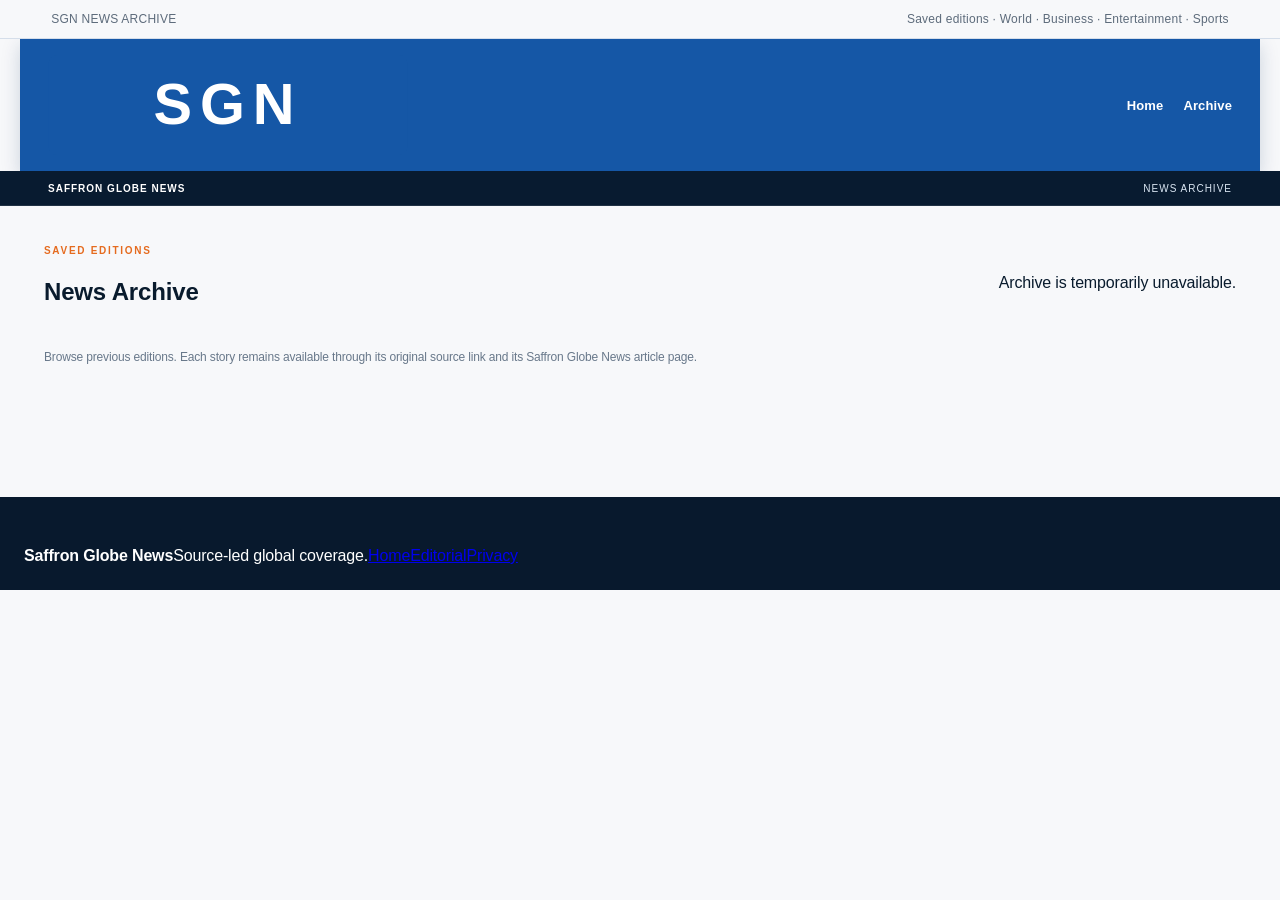
==== archive.html @ f3acb9a8 "feat: add crawlable news archive page" ====
<!doctype html>
<html lang="en">
<head>
<meta charset="utf-8">
<meta name="viewport" content="width=device-width,initial-scale=1">
<title>News Archive | Saffron Globe News</title>
<meta name="description" content="Browse the saved Saffron Globe News archive by date.">
<meta name="robots" content="index,follow,max-image-preview:large">
<link rel="canonical" href="https://parshantsharma29102005-hue.github.io/Saffron-globe-news/archive.html">
<link rel="stylesheet" href="style.css">
<link rel="icon" type="image/svg+xml" href="favicon.svg">
</head>
<body>
<div class="top"><span>SGN NEWS ARCHIVE</span><span>Saved editions · World · Business · Entertainment · Sports</span></div>
<header><a href="index.html" class="brand site-brand"><img src="saffron-globe-logo.svg" alt="Saffron Globe News"></a><nav><a href="index.html">Home</a><a href="archive.html">Archive</a></nav></header>
<div class="editor-utility"><div class="utility-inner"><span><b>SAFFRON GLOBE NEWS</b></span><span class="utility-spacer"></span><span>News Archive</span></div></div>
<main>
<section id="archivePage" class="archive-feed">
  <div class="head"><div><span class="eyebrow">SAVED EDITIONS</span><h1>News Archive</h1></div><span id="archivePageStatus">Loading archive…</span></div>
  <p class="archive-intro">Browse previous editions. Each story remains available through its original source link and its Saffron Globe News article page.</p>
  <div id="archivePageGrid" class="archive-grid"></div>
  <div id="archivePageMore" class="archive-sentinel"></div>
</section>
</main>
<footer><div class="footer-inner"><strong>Saffron Globe News</strong><span>Source-led global coverage.</span><a href="index.html">Home</a><a href="editorial.html">Editorial</a><a href="privacy.html">Privacy</a></div></footer>
<script>
(function(){
  const grid=document.getElementById("archivePageGrid"),status=document.getElementById("archivePageStatus"),more=document.getElementById("archivePageMore");
  const esc=v=>String(v||"").replace(/[&<>"']/g,c=>({"&":"&amp;","<":"&lt;",">":"&gt;",'"':"&quot;","'":"&#39;"}[c]));
  const fallback=c=>({world:"news-world.svg",business:"news-business.svg",entertainment:"news-entertainment.svg",sports:"news-sports.svg"}[c]||"news-world.svg");
  function card(s){
    const id=encodeURIComponent(s.id||"");
    const img=esc(s.image||fallback(s.category));
    const label=esc(({world:"WORLD NEWS",business:"BUSINESS & MARKETS",entertainment:"ENTERTAINMENT",sports:"SPORTS"}[s.category]||"GLOBAL NEWS"));
    const date=s.publishedAt?new Date(s.publishedAt).toLocaleDateString("en-IN",{day:"numeric",month:"short",year:"numeric"}):"";
    return '<article class="archive-card"><a class="archive-image" href="article.html?auto='+id+'"><img src="'+img+'" alt="'+esc(s.title)+'" loading="lazy" onerror="this.onerror=null;this.src=\''+fallback(s.category)+'\';"></a><div class="archive-copy"><label>'+label+'</label><h3><a href="article.html?auto='+id+'">'+esc(s.title)+'</a></h3><p>'+esc(s.description||s.content)+'</p><a class="source" href="'+esc(s.url)+'" target="_blank" rel="noopener noreferrer">Original report · '+esc(s.source||"Source")+' →</a><span class="archive-date">'+esc(date)+'</span></div></article>';
  }
  async function run(){
    try{
      const index=await fetch("data/news-archive-index.json",{cache:"no-store"}).then(r=>r.json());
      const dates=index.dates||[];
      let page=Number(new URLSearchParams(location.search).get("page")||"1");
      page=Math.max(1,Math.min(page,dates.length||1));
      const date=dates[page-1];
      if(!date){status.textContent="No archived editions yet.";return}
      const day=await fetch("data/archive/"+encodeURIComponent(date)+".json",{cache:"no-store"}).then(r=>r.json());
      const stories=day.stories||[];
      grid.innerHTML=stories.map(card).join("");
      status.textContent=date+" · "+stories.length+" stories";
      const links=[];
      if(page>1)links.push('<a class="btn" href="archive.html?page='+(page-1)+'">← Newer edition</a>');
      if(page<dates.length)links.push('<a class="btn" href="archive.html?page='+(page+1)+'">Older edition →</a>');
      more.innerHTML=links.join(" ");
    }catch{status.textContent="Archive is temporarily unavailable."}
  }
  run();
})();
</script>
</body>
</html>
---- style.css ----
*{box-sizing:border-box}body{margin:0;background:#f6f0e6;color:#161616;font-family:"DM Sans",Arial,sans-serif}.top,header,.breaking,main>section{max-width:1180px;margin:auto}.top{padding:12px 24px;border-bottom:1px solid #d9d1c5;font-size:12px;color:#6b675f}.top span{float:right}header{padding:22px 24px;display:flex;justify-content:space-between;align-items:center;border-bottom:1px solid #d9d1c5}.brand{display:flex;gap:12px;align-items:center}.brand b{background:#e56b1f;color:white;padding:13px;font-size:16px}.brand strong{display:block;letter-spacing:1.5px}.brand small{display:block;color:#777;margin-top:3px;font-size:11px}header>button{display:none;background:none;border:0;font-size:22px}nav{display:flex;gap:22px;align-items:center}nav a{color:#222;text-decoration:none;font-size:14px;font-weight:600}nav button{border:1px solid #aaa;background:transparent;border-radius:20px;padding:8px 13px}.breaking{padding:11px 24px;border-bottom:1px solid #d9d1c5;font-size:13px}.breaking b{background:#171717;color:white;padding:5px 8px;margin-right:12px;font-size:10px}.hero{padding:72px 24px 62px;display:grid;grid-template-columns:1.25fr .75fr;gap:60px;border-bottom:1px solid #d9d1c5}.hero label,.feature label,label{font-size:10px;letter-spacing:1.5px;font-weight:800;color:#e56b1f}.hero h1{font:700 68px/1.02 "Playfair Display",serif;letter-spacing:-2px;margin:10px 0 22px}.hero h1 em{color:#5d5a55}.hero p{max-width:600px;color:#625e57;font-size:17px;line-height:1.7}.btn{display:inline-block;background:#171717;color:#fff;text-decoration:none;padding:13px 18px;font-size:13px;font-weight:700}.feature{background:#171717;color:#fff}.visual{height:210px;overflow:hidden}.visual img{width:100%;height:100%;object-fit:cover}.feature>div:last-child{padding:25px}.feature h2{font:700 28px/1.15 "Playfair Display",serif}.feature p{color:#c7c2ba;font-size:13px;line-height:1.6}.source{display:inline-block;color:#e56b1f;text-decoration:none;font-size:12px;font-weight:700;margin-top:5px}.updated{color:#777;font-size:12px}main>section:not(.hero){padding:55px 24px}.head{display:flex;justify-content:space-between;align-items:center;margin-bottom:24px}.head h2{font:700 34px "Playfair Display",serif;margin:0}.head a{color:#e56b1f;text-decoration:none;font-size:13px}.cards,.business{display:grid;grid-template-columns:repeat(3,1fr);gap:22px}.cards article{border-top:3px solid #171717;padding-top:14px}.thumbimg{width:100%;height:180px;object-fit:cover;display:block;margin-bottom:18px}h3{font:700 23px/1.2 "Playfair Display",serif;margin:8px 0}.cards p,.list p,.business p,.sportnote p{color:#68635c;font-size:13px;line-height:1.6}.split{display:grid;grid-template-columns:1.4fr .6fr;gap:55px}.list article{display:grid;grid-template-columns:50px 1fr;gap:10px;padding:18px 0;border-top:1px solid #d9d1c5}.list article>b{color:#e56b1f}.list h3{font-size:20px}.ad{min-height:360px;border:1px dashed #b8afa3;display:grid;place-items:center;align-content:center;text-align:center;color:#8a8379;gap:8px}.ad strong{font:25px "Playfair Display",serif;color:#57534d}.ad small{font-size:10px;max-width:180px}.business article,.sportnote{padding:25px;border:1px solid #d9d1c5;background:#f9f5ee}.newsletter{background:#171717;color:#fff!important;display:flex;justify-content:space-between;align-items:center;gap:30px;margin:20px auto 70px!important}.newsletter h2{font:38px/1.05 "Playfair Display",serif}.newsletter form{display:flex;min-width:420px}.newsletter input{flex:1;padding:14px;border:0}.newsletter button{background:#e56b1f;color:#fff;border:0;padding:0 20px;font-weight:800}.note{color:#8e8a83;font-size:11px;max-width:700px;line-height:1.6}footer{background:#111;color:#fff;padding:50px 24px 25px}.copyright{border-top:1px solid #333;margin-top:35px;padding-top:20px;color:#777;font-size:10px;max-width:1132px;margin-left:auto;margin-right:auto}@media(max-width:800px){.top span{display:none}header{padding:17px 18px}header>button{display:block}nav{display:none;position:absolute;top:80px;left:0;right:0;background:#f6f0e6;padding:20px;flex-direction:column;align-items:flex-start;z-index:5}nav.open{display:flex}.hero{grid-template-columns:1fr;padding-top:45px}.hero h1{font-size:50px}.cards,.business{grid-template-columns:1fr}.split{grid-template-columns:1fr}main>section:not(.hero){padding:45px 18px}.hero{padding-left:18px;padding-right:18px}.newsletter{display:block!important;margin:20px 18px 50px!important}.newsletter form{min-width:0;margin-top:25px}.breaking{padding-left:18px;padding-right:18px}.feature{margin-top:10px}}
/* Editorial world-news layout inspired by modern newspaper information architecture */
.news-feed{border-top:1px solid #d9d1c5}.section-head{display:flex;justify-content:space-between;align-items:end;border-bottom:3px solid #171717;padding-bottom:14px;margin-bottom:24px}.section-head h2{font:700 38px "Playfair Display",serif;margin:4px 0 0}.section-head p{max-width:430px;color:#68635c;font-size:13px;line-height:1.5;margin:0}.news-grid{display:grid;grid-template-columns:repeat(3,1fr);gap:0 28px}.news-grid article{padding:22px 0 30px;border-top:1px solid #cfc6ba}.news-grid article:nth-child(-n+3){border-top:0;padding-top:0}.news-grid h3{font-size:22px}.news-grid p{color:#68635c;font-size:13px;line-height:1.7}.eyebrow{font-size:10px;letter-spacing:1.7px;font-weight:800;color:#e56b1f}.top{max-width:1240px}.top,header,.breaking,main>section{max-width:1240px}header{padding-left:28px;padding-right:28px}.breaking{padding-left:28px;padding-right:28px}.hero{max-width:1240px}.hero h1{font-size:72px}.cards article{min-height:455px}.cards h3{font-size:24px}.cards p{font-size:13.5px}.business article:hover,.cards article:hover,.news-grid article:hover{background:#f0eadf}.source:hover{color:#171717;text-decoration:underline}.updated:before{content:"●";color:#e56b1f;margin-right:6px;font-size:8px}@media(max-width:800px){.section-head{display:block}.section-head p{margin-top:10px}.news-grid{grid-template-columns:1fr}.news-grid article:nth-child(-n+3){border-top:1px solid #cfc6ba;padding-top:22px}.hero h1{font-size:52px}.cards article{min-height:0}.top,header,.breaking,main>section{max-width:none}}

/* Dedicated story links and universal newsroom imagery */
h3 a{color:inherit;text-decoration:none}h3 a:hover{color:#e56b1f}.story-thumb{aspect-ratio:16/9;object-fit:cover}.list article .story-thumb,.business article .story-thumb{width:100%;height:150px;object-fit:cover;margin-bottom:16px}.news-grid article .story-thumb{width:100%;height:205px;object-fit:cover;margin-bottom:16px}.cards article .story-thumb{height:210px}.story-thumb{display:block}

/* Security and conflict cards: image + story content stay in a clean two-column editorial row */
.list article{display:grid;grid-template-columns:230px 1fr;grid-template-rows:auto 1fr;column-gap:22px;align-items:start;padding:22px 0;border-top:1px solid #d9d1c5}
.list article .story-thumb{grid-column:1;grid-row:1 / span 2;width:230px;height:155px;object-fit:cover;margin:0}
.list article>b{grid-column:2;grid-row:1;display:block;margin-bottom:3px}
.list article>div{grid-column:2;grid-row:2}
.list article h3{margin-top:5px}
/* Keep the security section focused on reporting rather than a large empty ad column */
#security.split{grid-template-columns:1fr}
#security .ad{display:none}
@media(max-width:800px){.list article{grid-template-columns:1fr;grid-template-rows:auto auto;row-gap:10px}.list article .story-thumb{grid-column:1;grid-row:1;width:100%;height:210px}.list article>b{grid-column:1;grid-row:2}.list article>div{grid-column:1;grid-row:3}}

/* Blue newsroom color theme */
:root{--news-blue:#1557a6;--news-navy:#0b2340;--news-light:#f4f7fb;--news-border:#d5deea;--news-text:#142033;--news-muted:#5d6b7b;--news-accent:#1557a6}
body{background:var(--news-light);color:var(--news-text)}
.top{border-color:var(--news-border);color:var(--news-muted)}
header{border-color:var(--news-border)}
nav a{color:var(--news-navy)}
nav button{border-color:#aebdce;color:var(--news-navy)}
.breaking{border-color:var(--news-border)}
.breaking b{background:var(--news-blue)}
.hero{border-color:var(--news-border)}
.hero label,.feature label,label,.source,.head a,.section-head a,.list article>b{color:var(--news-blue)}
.hero h1 em{color:#49627e}
.hero p,.cards p,.list p,.business p,.sportnote p,.section-head p{color:var(--news-muted)}
.btn{background:var(--news-blue)}
.feature{background:var(--news-navy)}
.feature p{color:#d6e0ec}
.cards article{border-top-color:var(--news-blue)}
.list article{border-color:var(--news-border)}
.ad{border-color:#b7c5d6;color:#718096}
.ad strong{color:#42566e}
.business article,.sportnote{border-color:var(--news-border);background:#fff}
.news-feed{border-color:var(--news-border)}
.section-head{border-bottom-color:var(--news-blue)}
.newsletter{background:var(--news-navy)}
.newsletter button{background:var(--news-blue)}
.newsletter input{background:#fff;color:var(--news-text)}
.note{color:#718096}
footer{background:#08192d}
@media(max-width:800px){nav{background:var(--news-light)}}

/* Modern newsroom UI system */
:root{--ui-blue:#1557a6;--ui-blue-dark:#0b2340;--ui-blue-soft:#eaf2fb;--ui-white:#fff;--ui-border:#d7e0eb;--ui-shadow:0 8px 24px rgba(11,35,64,.08)}
html{scroll-behavior:smooth}
body{background:#f4f7fb}
header{background:rgba(255,255,255,.97);position:sticky;top:0;z-index:20;box-shadow:0 1px 0 rgba(11,35,64,.08)}
nav a{position:relative;padding:9px 0;transition:color .2s ease}
nav a:hover{color:var(--ui-blue)}
nav a::after{content:"";position:absolute;left:0;right:100%;bottom:2px;height:2px;background:var(--ui-blue);transition:right .2s ease}
nav a:hover::after{right:0}
nav button,#searchBtn{cursor:pointer;background:#fff;border:1px solid #b8c7d8!important;color:var(--ui-blue-dark);transition:.2s ease}
nav button:hover,#searchBtn:hover{background:var(--ui-blue);border-color:var(--ui-blue)!important;color:#fff}
.breaking{background:#fff;box-shadow:0 2px 8px rgba(11,35,64,.03)}
.breaking b{background:var(--ui-blue);border-radius:3px}
.hero{background:linear-gradient(135deg,#fff 0%,#f5f8fc 100%);border-radius:0 0 18px 18px}
.hero h1{max-width:850px}
.btn{background:var(--ui-blue);border-radius:4px;box-shadow:0 5px 14px rgba(21,87,166,.18);transition:transform .2s ease,box-shadow .2s ease}
.btn:hover{transform:translateY(-2px);box-shadow:0 8px 18px rgba(21,87,166,.25)}
.cards article{background:#fff;border:1px solid var(--ui-border);border-top:4px solid var(--ui-blue);padding:0 0 20px;border-radius:6px;overflow:hidden;box-shadow:var(--ui-shadow);transition:transform .2s ease,box-shadow .2s ease}
.cards article:hover{transform:translateY(-4px);box-shadow:0 14px 30px rgba(11,35,64,.12)}
.cards article h3,.cards article p,.cards article .source{margin-left:18px;margin-right:18px}
.cards article h3{margin-top:8px}
.cards .thumbimg{margin-bottom:16px;height:205px}
.section-head{background:#fff;padding:16px 18px;border:1px solid var(--ui-border);border-bottom:3px solid var(--ui-blue);border-radius:6px 6px 0 0}
.list article{background:#fff;margin-bottom:0;padding:20px;border-left:3px solid transparent;transition:background .2s ease,border-color .2s ease}
.list article:hover{background:#f8fbff;border-left-color:var(--ui-blue)}
.list article h3 a{color:inherit;text-decoration:none}
.list article h3 a:hover{color:var(--ui-blue)}
.feature{border-radius:8px;overflow:hidden;box-shadow:0 12px 28px rgba(11,35,64,.16)}
.feature .visual{height:240px}
.business article,.sportnote{border-radius:6px;box-shadow:var(--ui-shadow)}
.newsletter{border-radius:8px;box-shadow:0 12px 30px rgba(11,35,64,.14)}
.newsletter button{cursor:pointer;transition:background .2s ease}
.newsletter button:hover{background:#2871c4}
.source{font-size:11px;letter-spacing:.2px}
.updated{background:var(--ui-blue-soft);color:#42627f;padding:4px 8px;border-radius:12px;display:inline-block}
@media(max-width:800px){header{position:sticky;top:0}.hero{border-radius:0 0 12px 12px}.cards article{box-shadow:0 6px 18px rgba(11,35,64,.08)}.section-head{padding:14px}.list article{padding:16px}}


/* Newspaper-style homepage hierarchy */
#latest .head{
  border-bottom:4px solid var(--news-navy);
  padding-bottom:12px;
  margin-bottom:0;
}
#latest .head h2{
  font-size:40px;
  letter-spacing:-.5px;
}
#latest .cards{
  display:grid;
  grid-template-columns:minmax(0,2fr) minmax(260px,1fr);
  grid-template-rows:auto auto;
  gap:0 26px;
  align-items:start;
}
#latest .cards article{
  min-height:0;
  border-radius:0;
  border:0;
  border-bottom:1px solid var(--news-border);
  box-shadow:none;
  background:transparent;
  padding:22px 0 24px;
  transition:none;
}
#latest .cards article:hover{
  transform:none;
  box-shadow:none;
  background:transparent;
}
#latest .cards article:first-child{
  grid-row:1 / span 2;
  grid-column:1;
  display:grid;
  grid-template-columns:minmax(0,1.35fr) minmax(250px,.65fr);
  gap:24px;
  padding-top:22px;
  border-bottom:1px solid var(--news-border);
}
#latest .cards article:first-child .thumbimg{
  grid-column:1;
  grid-row:1 / span 5;
  height:360px;
  margin:0;
}
#latest .cards article:first-child label,
#latest .cards article:first-child h3,
#latest .cards article:first-child p,
#latest .cards article:first-child .source{
  grid-column:2;
}
#latest .cards article:first-child label{margin-top:4px}
#latest .cards article:first-child h3{
  font-size:31px;
  line-height:1.1;
  margin-top:7px;
}
#latest .cards article:first-child p{
  font-size:14px;
  line-height:1.65;
}
#latest .cards article:nth-child(2),
#latest .cards article:nth-child(3){
  grid-column:2;
  display:grid;
  grid-template-columns:150px 1fr;
  column-gap:16px;
}
#latest .cards article:nth-child(2) .thumbimg,
#latest .cards article:nth-child(3) .thumbimg{
  grid-column:1;
  grid-row:1 / span 4;
  width:150px;
  height:105px;
  margin:0;
}
#latest .cards article:nth-child(2) label,
#latest .cards article:nth-child(3) label,
#latest .cards article:nth-child(2) h3,
#latest .cards article:nth-child(3) h3,
#latest .cards article:nth-child(2) p,
#latest .cards article:nth-child(3) p,
#latest .cards article:nth-child(2) .source,
#latest .cards article:nth-child(3) .source{
  grid-column:2;
  margin-left:0;
  margin-right:0;
}
#latest .cards article:nth-child(2) h3,
#latest .cards article:nth-child(3) h3{
  font-size:20px;
  margin:5px 0 7px;
}
#latest .cards article:nth-child(2) p,
#latest .cards article:nth-child(3) p{
  font-size:12px;
  line-height:1.5;
  margin-top:0;
}
#latest .cards article:nth-child(2) .source,
#latest .cards article:nth-child(3) .source{margin-top:3px}

/* Make section transitions feel like a printed news front page */
#security,
#diplomacy,
#economy,
#analysis{
  border-top:1px solid var(--news-border);
}
#security .head h2,
#diplomacy .head h2,
#economy .head h2,
#analysis .head h2{
  font-size:32px;
}
#security .head,
#diplomacy .head,
#economy .head,
#analysis .head{
  border-bottom:3px solid var(--news-navy);
  padding-bottom:10px;
}

/* Reduce the card-like feel in the lower news feed */
.news-grid article{
  background:transparent;
}
.news-grid article:hover{
  background:#fff;
}

/* Mobile keeps the same lead/supporting hierarchy */
@media(max-width:800px){
  #latest .head h2{font-size:32px}
  #latest .cards{
    display:grid;
    grid-template-columns:1fr;
    gap:0;
  }
  #latest .cards article:first-child{
    grid-column:1;
    grid-row:auto;
    display:block;
    padding:20px 0 26px;
  }
  #latest .cards article:first-child .thumbimg{
    width:100%;
    height:245px;
    margin-bottom:16px;
  }
  #latest .cards article:first-child h3{font-size:27px}
  #latest .cards article:first-child label,
  #latest .cards article:first-child h3,
  #latest .cards article:first-child p,
  #latest .cards article:first-child .source{
    margin-left:0;
    margin-right:0;
  }
  #latest .cards article:nth-child(2),
  #latest .cards article:nth-child(3){
    grid-column:1;
    display:grid;
    grid-template-columns:120px 1fr;
    column-gap:14px;
    padding:18px 0;
  }
  #latest .cards article:nth-child(2) .thumbimg,
  #latest .cards article:nth-child(3) .thumbimg{
    width:120px;
    height:90px;
  }
  #latest .cards article:nth-child(2) h3,
  #latest .cards article:nth-child(3) h3{
    font-size:18px;
  }
  #latest .cards article:nth-child(2) p,
  #latest .cards article:nth-child(3) p{
    display:none;
  }
}

/* Desktop editorial container proportions */
@media(min-width:801px){
  #latest{padding-top:62px!important;padding-bottom:62px!important}
  #security,#diplomacy,#economy,#analysis{padding-top:58px!important;padding-bottom:58px!important}
}


/* Bold blue masthead */
header{
  background:#1557a6;
  border-bottom:1px solid #0b3d78;
  box-shadow:inset 0 0 0 100vmax #1557a6,0 3px 12px rgba(11,35,64,.18);
  clip-path:inset(0 -100vmax);
}
header .site-brand img{background:transparent}
header nav a{
  color:#fff;
  font-weight:800;
}
header nav a:hover{color:#fff}
header nav a::after{background:#fff}
header nav button,#searchBtn{
  background:transparent!important;
  border-color:rgba(255,255,255,.7)!important;
  color:#fff!important;
}
header nav button:hover,#searchBtn:hover{
  background:#fff!important;
  border-color:#fff!important;
  color:#1557a6!important;
}
header>button{
  color:#fff;
}
@media(max-width:800px){
  header{
    padding-left:18px;
    padding-right:18px;
  }
  nav{
    background:#1557a6!important;
    box-shadow:0 8px 18px rgba(11,35,64,.18);
  }
  nav a{color:#fff!important}
  nav a:hover{color:#fff!important}
}


/* World in Video desk */
.video-desk{
  border-top:1px solid var(--news-border);
  background:#edf3fa;
}
.video-head{
  display:flex;
  justify-content:space-between;
  align-items:end;
  gap:30px;
  border-bottom:3px solid var(--news-blue);
  padding-bottom:14px;
  margin-bottom:24px;
}
.video-head h2{
  font:700 40px "Playfair Display",serif;
  margin:4px 0 0;
  color:var(--news-navy);
}
.video-head p{
  max-width:430px;
  color:var(--news-muted);
  font-size:13px;
  line-height:1.55;
  margin:0;
}
.video-grid{
  display:grid;
  grid-template-columns:1.45fr .775fr .775fr;
  gap:22px;
}
.video-grid article{
  background:#fff;
  border:1px solid var(--ui-border);
  box-shadow:var(--ui-shadow);
  padding-bottom:20px;
  overflow:hidden;
}
.video-grid .video-feature{
  grid-row:span 1;
}
.video-frame{
  position:relative;
  width:100%;
  aspect-ratio:16/9;
  background:#08192d;
}
.video-frame iframe{
  position:absolute;
  inset:0;
  width:100%;
  height:100%;
  border:0;
}
.video-grid label,
.video-grid h3,
.video-grid p,
.video-link{
  margin-left:18px;
  margin-right:18px;
}
.video-grid label{
  display:block;
  margin-top:16px;
}
.video-grid h3{
  font:700 22px/1.2 "Playfair Display",serif;
  color:var(--news-navy);
  margin-top:7px;
  margin-bottom:8px;
}
.video-feature h3{
  font-size:28px;
}
.video-grid p{
  color:var(--news-muted);
  font-size:13px;
  line-height:1.6;
}
.video-link{
  display:inline-block;
  color:var(--news-blue);
  text-decoration:none;
  font-size:11px;
  font-weight:800;
  margin-top:4px;
}
.video-link:hover{
  text-decoration:underline;
}
.video-grid article:hover{
  box-shadow:0 14px 30px rgba(11,35,64,.12);
}
@media(max-width:900px){
  .video-grid{grid-template-columns:1fr 1fr}
  .video-feature{grid-column:1 / -1}
}
@media(max-width:800px){
  .video-head{display:block}
  .video-head p{margin-top:10px}
  .video-grid{grid-template-columns:1fr}
  .video-feature{grid-column:auto}
  .video-grid h3,.video-feature h3{font-size:22px}
}

/* Commercial template polish: search, accessibility and refined surfaces */
html{scroll-behavior:smooth}
body{background:#f7f8fa}
button,a{outline-offset:3px}
button:focus-visible,a:focus-visible,input:focus-visible{outline:2px solid #1557a6}
.top{display:flex;justify-content:space-between;gap:20px;align-items:center}
.search-panel{position:fixed;inset:0;background:rgba(7,24,43,.72);backdrop-filter:blur(7px);z-index:1000;display:none;align-items:flex-start;justify-content:center;padding:10vh 20px}
.search-panel.open{display:flex}
.search-box{width:min(760px,100%);background:#fff;padding:34px;box-shadow:0 24px 70px rgba(0,0,0,.25);position:relative;border-top:5px solid #1557a6}
.search-box>label{font-size:10px;letter-spacing:1.8px;font-weight:800;color:#1557a6}
.search-box h2{font:700 34px/1.1 "Playfair Display",serif;color:#0b2340;margin:8px 0 20px}
#closeSearch{position:absolute;right:18px;top:12px;border:0;background:transparent;font-size:32px;color:#526579;cursor:pointer}
#siteSearch{width:100%;box-sizing:border-box;border:1px solid #ccd7e3;padding:15px 16px;font:500 15px "DM Sans",sans-serif}
.search-results{margin-top:16px;max-height:48vh;overflow:auto}
.search-result{display:block;text-decoration:none;color:#0b2340;padding:14px 0;border-bottom:1px solid #e1e7ed}
.search-result small{display:block;color:#1557a6;font-weight:800;font-size:10px;letter-spacing:1px;margin-bottom:4px}
.search-result strong{font:700 19px/1.3 "Playfair Display",serif}
.search-empty{color:#68788a;padding:20px 0}
.news-grid article,.business article,.list article,.most-read-grid article,.video-grid article{transition:transform .2s ease,box-shadow .2s ease,border-color .2s ease}
@media(max-width:700px){.top{padding-left:18px;padding-right:18px}.top span:last-child{display:none}.search-box{padding:28px 22px}}


/* =========================================================
   Saffron Globe News — Premium Newsroom UI v10
   ========================================================= */
:root{
  --premium-blue:#1557a6;
  --premium-navy:#071a2d;
  --premium-ink:#10243b;
  --premium-muted:#657487;
  --premium-line:#dbe3ec;
  --premium-paper:#f5f8fc;
  --premium-card:#ffffff;
  --premium-radius:10px;
}

/* Fine-grain typography + page rhythm */
body{
  letter-spacing:-.01em;
  -webkit-font-smoothing:antialiased;
}
.top{
  min-height:38px;
  display:flex;
  align-items:center;
  justify-content:space-between;
  float:none;
  letter-spacing:.02em;
}
.top span{float:none}
header{
  min-height:94px;
  backdrop-filter:saturate(130%) blur(10px);
}
.site-brand{transition:transform .2s ease}
.site-brand:hover{transform:translateY(-1px)}
header nav{gap:26px}
header nav a{font-size:13px;letter-spacing:.01em}

/* Breaking strip becomes a real newsroom ticker */
.breaking{
  position:relative;
  overflow:hidden;
  white-space:nowrap;
  padding-top:13px;
  padding-bottom:13px;
}
.breaking:after{
  content:"";
  position:absolute;
  right:0;top:0;bottom:0;width:90px;
  background:linear-gradient(90deg,transparent,#fff);
  pointer-events:none;
}
.breaking b{box-shadow:0 2px 7px rgba(21,87,166,.22)}

/* Topic rail */
.quick-topics{
  background:rgba(255,255,255,.72);
}
.topic-nav{
  scrollbar-width:none;
}
.topic-nav::-webkit-scrollbar{display:none}
.topic-nav a{
  padding:5px 0;
  transition:color .2s ease,transform .2s ease;
}
.topic-nav a:hover{transform:translateY(-1px)}

/* Premium hero */
.hero{
  position:relative;
  overflow:hidden;
  min-height:530px;
  box-shadow:0 12px 35px rgba(7,26,45,.05);
}
.hero:before{
  content:"";
  position:absolute;
  width:420px;height:420px;
  border:1px solid rgba(21,87,166,.09);
  border-radius:50%;
  right:-150px;top:-170px;
  pointer-events:none;
}
.hero:after{
  content:"";
  position:absolute;
  width:250px;height:250px;
  border:1px solid rgba(21,87,166,.07);
  border-radius:50%;
  right:-80px;top:-85px;
  pointer-events:none;
}
.hero>div:first-child{position:relative;z-index:1}
.hero h1{
  font-weight:800;
  text-wrap:balance;
}
.hero p{max-width:650px}
.btn{
  position:relative;
  overflow:hidden;
}
.btn:after{
  content:"";
  position:absolute;
  inset:0;
  background:linear-gradient(110deg,transparent 25%,rgba(255,255,255,.18) 50%,transparent 75%);
  transform:translateX(-120%);
  transition:transform .55s ease;
}
.btn:hover:after{transform:translateX(120%)}

.feature{
  position:relative;
  transform:translateZ(0);
}
.feature .visual{position:relative}
.feature .visual:after{
  content:"";
  position:absolute;inset:0;
  background:linear-gradient(180deg,transparent 45%,rgba(7,26,45,.35));
  pointer-events:none;
}
.feature .visual img{
  transition:transform .7s cubic-bezier(.2,.7,.2,1);
}
.feature:hover .visual img{transform:scale(1.045)}

/* Section headings get a stronger editorial signature */
#latest .head,
#security .head,#diplomacy .head,#economy .head,#analysis .head{
  position:relative;
}
#latest .head:after,
#security .head:after,#diplomacy .head:after,#economy .head:after,#analysis .head:after{
  content:"";
  position:absolute;
  left:0;bottom:-3px;
  width:72px;height:3px;
  background:var(--premium-blue);
}
#latest .head .updated{font-weight:700}

/* Lead story image treatment */
#latest .cards article:first-child .thumbimg,
.cards .story-thumb,.news-grid .story-thumb{
  filter:saturate(.94) contrast(1.02);
  transition:transform .55s cubic-bezier(.2,.7,.2,1),filter .3s ease;
}
#latest .cards article:first-child:hover .thumbimg{
  transform:scale(1.018);
  filter:saturate(1) contrast(1.03);
}
.cards article:not(:first-child) .thumbimg{
  border-radius:6px;
}

/* Security rows */
.list article{
  position:relative;
}
.list article>b{
  font-size:11px;
  letter-spacing:.08em;
  background:var(--premium-blue);
  color:#fff;
  width:32px;height:32px;
  display:grid;
  place-items:center;
  border-radius:50%;
  box-shadow:0 4px 12px rgba(21,87,166,.18);
}
.list article .story-thumb{
  border-radius:7px;
  box-shadow:0 5px 18px rgba(7,26,45,.08);
}

/* Diplomacy / economy cards */
.business article{
  position:relative;
  overflow:hidden;
  transition:transform .25s ease,box-shadow .25s ease;
}
.business article:before{
  content:"";
  position:absolute;
  left:0;top:0;bottom:0;
  width:3px;
  background:var(--premium-blue);
  transform:scaleY(0);
  transform-origin:bottom;
  transition:transform .25s ease;
}
.business article:hover{
  transform:translateY(-3px);
  box-shadow:0 15px 32px rgba(7,26,45,.11);
}
.business article:hover:before{transform:scaleY(1)}

/* World news grid */
.news-grid{
  background:#fff;
  border:1px solid var(--premium-line);
  border-top:0;
  padding:0 22px;
}
.news-grid article{
  padding-left:10px;
  padding-right:10px;
}
.news-grid article h3{
  text-wrap:balance;
}
.news-grid article .story-thumb{
  border-radius:5px;
}

/* Video desk */
.video-desk{
  position:relative;
  overflow:hidden;
}
.video-desk:before{
  content:"";
  position:absolute;
  width:520px;height:520px;
  border:1px solid rgba(21,87,166,.07);
  border-radius:50%;
  right:-240px;top:-220px;
}
.video-grid article{
  border-radius:8px;
  transition:transform .25s ease,box-shadow .25s ease;
}
.video-grid article:hover{transform:translateY(-4px)}
.video-frame{overflow:hidden}
.video-frame iframe{transition:transform .45s ease}
.video-grid article:hover .video-frame iframe{transform:scale(1.012)}

/* Most-read becomes a premium ranked module */
.most-read{
  position:relative;
}
.most-read-grid article{
  border-radius:7px;
  transition:transform .2s ease,box-shadow .2s ease;
}
.most-read-grid article:hover{
  transform:translateY(-3px);
  box-shadow:0 12px 25px rgba(7,26,45,.09);
}

/* Newsletter */
.newsletter{
  position:relative;
  overflow:hidden;
}
.newsletter:after{
  content:"SG";
  position:absolute;
  right:35px;bottom:-65px;
  font:800 180px/1 "Playfair Display",serif;
  color:rgba(255,255,255,.045);
  pointer-events:none;
}
.newsletter form{
  position:relative;
  z-index:1;
  border:1px solid rgba(255,255,255,.18);
  border-radius:5px;
  overflow:hidden;
}
.newsletter input:focus{
  outline:2px solid rgba(255,255,255,.55);
  outline-offset:-2px;
}

/* Search modal polish */
.search-panel{
  background:rgba(3,17,31,.78);
}
.search-box{
  border-radius:10px;
  border-top:5px solid var(--premium-blue);
  box-shadow:0 30px 90px rgba(0,0,0,.34);
}
#siteSearch{
  border-radius:5px;
  transition:border-color .2s ease,box-shadow .2s ease;
}
#siteSearch:focus{
  outline:none;
  border-color:var(--premium-blue);
  box-shadow:0 0 0 4px rgba(21,87,166,.10);
}
.search-result{
  border-radius:5px;
  padding:15px 12px;
  transition:background .18s ease,padding-left .18s ease;
}
.search-result:hover{
  background:#f2f6fb;
  padding-left:17px;
}

/* Global micro-interactions */
.source{
  transition:color .18s ease;
}
img{background:#e9eff5}
a{-webkit-tap-highlight-color:transparent}

/* Reading progress + back-to-top controls injected by JS */
#readingProgress{
  position:fixed;
  left:0;top:0;
  width:0;height:3px;
  background:#fff;
  box-shadow:0 1px 7px rgba(255,255,255,.45);
  z-index:9999;
  transition:width .08s linear;
}
#backToTop{
  position:fixed;
  right:22px;bottom:22px;
  width:44px;height:44px;
  border:1px solid #c5d2df;
  border-radius:50%;
  background:rgba(255,255,255,.94);
  color:var(--premium-blue);
  box-shadow:0 8px 24px rgba(7,26,45,.15);
  cursor:pointer;
  opacity:0;
  visibility:hidden;
  transform:translateY(10px);
  transition:opacity .2s ease,visibility .2s ease,transform .2s ease,background .2s ease;
  z-index:50;
  font-size:18px;
}
#backToTop.visible{
  opacity:1;visibility:visible;transform:translateY(0);
}
#backToTop:hover{
  background:var(--premium-blue);
  color:#fff;
}

/* Mobile newsroom refinement */
@media(max-width:800px){
  .top{padding-top:9px;padding-bottom:9px}
  header{min-height:76px}
  .hero{min-height:0}
  .hero:before,.hero:after{display:none}
  .hero h1{letter-spacing:-1.5px;text-wrap:pretty}
  .news-grid{padding:0 12px}
  .news-grid article{padding-left:6px;padding-right:6px}
  .newsletter:after{font-size:120px;right:-10px;bottom:-40px}
  #backToTop{right:14px;bottom:14px}
}
@media(prefers-reduced-motion:reduce){
  *,*:before,*:after{scroll-behavior:auto!important;transition-duration:.01ms!important;animation-duration:.01ms!important}
}


/* =========================================================
   Premium Image UI — captions, category badges, hover zoom
   ========================================================= */
.image-ui{
  position:relative;
  overflow:hidden;
  background:#dfe7f0;
  isolation:isolate;
}
.image-ui>img{
  display:block;
  width:100%;
  height:100%;
  object-fit:cover;
  margin:0!important;
  transition:transform .55s cubic-bezier(.2,.7,.2,1),filter .35s ease;
}
.image-ui:after{
  content:"";
  position:absolute;
  inset:0;
  background:linear-gradient(180deg,rgba(7,26,45,.04) 35%,rgba(7,26,45,.64) 100%);
  opacity:.78;
  pointer-events:none;
  transition:opacity .3s ease;
  z-index:1;
}
.image-ui:hover>img{
  transform:scale(1.045);
  filter:saturate(1.05) contrast(1.03);
}
.image-ui:hover:after{opacity:.9}

.image-ui .image-meta{
  position:absolute;
  left:12px;
  right:12px;
  bottom:11px;
  display:flex;
  justify-content:space-between;
  align-items:end;
  gap:10px;
  z-index:2;
  pointer-events:none;
}
.image-ui .image-caption{
  color:#fff;
  font-size:10px;
  line-height:1.3;
  font-weight:600;
  text-shadow:0 1px 4px rgba(0,0,0,.4);
  max-width:75%;
}
.image-ui .image-credit{
  color:rgba(255,255,255,.86);
  font-size:8px;
  font-weight:800;
  letter-spacing:1px;
  text-transform:uppercase;
  white-space:nowrap;
}
.image-ui .image-badge{
  position:absolute;
  top:11px;
  left:11px;
  z-index:2;
  background:rgba(21,87,166,.95);
  color:#fff;
  padding:5px 8px;
  border-radius:3px;
  font-size:8px;
  font-weight:800;
  letter-spacing:1px;
  text-transform:uppercase;
  box-shadow:0 3px 10px rgba(0,0,0,.18);
}
.image-ui .image-zoom{
  position:absolute;
  right:11px;
  top:11px;
  z-index:3;
  width:32px;
  height:32px;
  border:1px solid rgba(255,255,255,.55);
  border-radius:50%;
  background:rgba(7,26,45,.6);
  color:#fff;
  display:grid;
  place-items:center;
  cursor:pointer;
  opacity:0;
  transform:translateY(-4px);
  transition:opacity .2s ease,transform .2s ease,background .2s ease;
}
.image-ui:hover .image-zoom,
.image-ui:focus-within .image-zoom{
  opacity:1;
  transform:translateY(0);
}
.image-ui .image-zoom:hover{background:var(--premium-blue)}

.cards .image-ui{height:205px}
.cards article:first-child .image-ui{height:360px}
.list article .image-ui{width:230px;height:155px}
.news-grid article .image-ui{height:205px}
.feature .image-ui{height:240px}

/* Full-screen image viewer */
.image-lightbox{
  position:fixed;
  inset:0;
  z-index:10001;
  display:flex;
  align-items:center;
  justify-content:center;
  padding:30px;
  background:rgba(3,14,26,.9);
  backdrop-filter:blur(10px);
  opacity:0;
  visibility:hidden;
  transition:opacity .2s ease,visibility .2s ease;
}
.image-lightbox.open{opacity:1;visibility:visible}
.image-lightbox img{
  max-width:min(1100px,94vw);
  max-height:82vh;
  width:auto;
  height:auto;
  object-fit:contain;
  border-radius:5px;
  box-shadow:0 25px 80px rgba(0,0,0,.5);
}
.image-lightbox .lightbox-close{
  position:absolute;
  top:20px;
  right:24px;
  width:42px;
  height:42px;
  border:1px solid rgba(255,255,255,.45);
  border-radius:50%;
  background:rgba(7,26,45,.65);
  color:#fff;
  font-size:24px;
  cursor:pointer;
}
.image-lightbox .lightbox-caption{
  position:absolute;
  left:30px;
  right:30px;
  bottom:20px;
  color:#fff;
  text-align:center;
  font-size:11px;
  line-height:1.5;
  opacity:.9;
}
@media(max-width:800px){
  .cards .image-ui,
  .cards article:first-child .image-ui,
  .feature .image-ui{height:245px}
  .news-grid article .image-ui{height:205px}
  .list article .image-ui{width:100%;height:210px}
  .image-ui .image-zoom{opacity:1;transform:none}
  .image-lightbox{padding:18px}
  .image-lightbox .lightbox-caption{left:18px;right:18px}
}


/* =========================================================
   Newspaper Puzzle Page
   ========================================================= */
.puzzle-desk{max-width:1180px;margin:18px auto 28px;padding:42px 24px;border-top:4px double #0b2340;background:#f8f7f3}
.puzzle-head{display:flex;justify-content:space-between;align-items:end;gap:30px;border-bottom:1px solid #b8c4d1;padding-bottom:16px;margin-bottom:20px}
.puzzle-head h2{font:800 34px/1.05 "Playfair Display",serif;margin:4px 0 0;color:#0b2340}
.puzzle-head p{max-width:390px;margin:0;color:#68788a;font-size:12px;line-height:1.55}
.puzzle-grid{display:grid;grid-template-columns:1.25fr .9fr .9fr;gap:18px}
.puzzle-card{background:#fff;border:1px solid #b8c4d1;padding:20px;box-shadow:0 5px 18px rgba(7,26,45,.05)}
.puzzle-card-head{display:flex;justify-content:space-between;gap:15px;border-bottom:1px solid #d5deea;padding-bottom:12px;margin-bottom:16px}
.puzzle-card label{font-size:9px;letter-spacing:1.4px;font-weight:800;color:#1557a6}
.puzzle-card h3{font:800 20px/1.1 "Playfair Display",serif;color:#0b2340;margin:4px 0 0}
.puzzle-number{font:800 22px/1 "Playfair Display",serif;color:#9aa8b7}
.crossword{display:grid;grid-template-columns:repeat(5,1fr);max-width:250px;margin:0 auto 18px;border:2px solid #0b2340}
.cw-cell{aspect-ratio:1;border:1px solid #0b2340;position:relative;background:#fff}
.cw-cell.black{background:#0b2340}
.cw-cell span{position:absolute;top:2px;left:3px;font-size:7px;font-weight:800;color:#0b2340;z-index:2}
.cw-cell input{width:100%;height:100%;border:0;background:transparent;text-align:center;font:700 20px "DM Sans",sans-serif;text-transform:uppercase;color:#0b2340;outline:none;padding:5px 2px}
.cw-cell input:focus{box-shadow:inset 0 0 0 2px #1557a6}
.clues{display:grid;grid-template-columns:1fr 1fr;gap:18px;border-top:1px solid #d5deea;padding-top:13px}
.clues b{font-size:11px;text-transform:uppercase;letter-spacing:1px;color:#1557a6}
.clues p{font-size:10px;line-height:1.45;margin:7px 0;color:#31455b}
.puzzle-intro,.word-note,.sudoku-note{font-size:11px;line-height:1.5;color:#52667a;margin:0 0 14px}.puzzle-intro strong{color:#0b2340}
.word-grid{display:grid;grid-template-columns:repeat(6,1fr);gap:3px;max-width:260px;margin:0 auto 13px}
.word-grid button{aspect-ratio:1;border:1px solid #c5d2df;background:#f4f7fa;color:#0b2340;font-weight:800;font-size:14px;cursor:pointer}.word-grid button.found{background:#1557a6;color:#fff;border-color:#1557a6}
.word-grid button:hover{background:#dfeaf6}
.sudoku-grid{display:grid;grid-template-columns:repeat(6,1fr);max-width:260px;margin:0 auto 13px;border:2px solid #0b2340}
.sudoku-grid input{width:100%;aspect-ratio:1;border:1px solid #aebdcb;background:#fff;text-align:center;font:700 18px "DM Sans",sans-serif;color:#0b2340;outline:none;min-width:0}
.sudoku-grid input:nth-child(3n){border-right:2px solid #0b2340}.sudoku-grid input:nth-child(n+19):nth-child(-n+24){border-top:2px solid #0b2340}.sudoku-grid input:focus{background:#edf4fb;box-shadow:inset 0 0 0 2px #1557a6}
.puzzle-actions{display:flex;align-items:center;gap:9px;flex-wrap:wrap;margin-top:14px;border-top:1px solid #d5deea;padding-top:12px}
.puzzle-actions button{border:1px solid #1557a6;background:#1557a6;color:#fff;padding:8px 12px;border-radius:3px;font-size:10px;font-weight:800;letter-spacing:.5px;cursor:pointer}.puzzle-actions button:hover{background:#0b2340}
.puzzle-actions .puzzle-reset{background:#fff;color:#1557a6}.puzzle-result{font-size:10px;font-weight:700;color:#1557a6}
@media(max-width:950px){.puzzle-grid{grid-template-columns:1fr 1fr}.sudoku-card{grid-column:span 2}.puzzle-head{align-items:start;flex-direction:column}}
@media(max-width:650px){.puzzle-desk{padding:32px 16px;margin-left:0;margin-right:0}.puzzle-grid{grid-template-columns:1fr}.sudoku-card{grid-column:auto}.puzzle-head h2{font-size:29px}.clues{grid-template-columns:1fr}.crossword{max-width:280px}}

/* Search result excerpts */
.search-result .search-snippet{
  display:block;
  margin-top:6px;
  color:#68788a;
  font:400 12px/1.5 "DM Sans",sans-serif;
}
.search-result:hover .search-snippet{color:#52667a}
@media(max-width:700px){
  .search-box h2{font-size:29px}
  .search-result strong{font-size:17px}
  .search-result .search-snippet{font-size:11px}
}

/* =========================================================
   Reader Choice Desks — Entertainment, Sports, Markets
   ========================================================= */
.choice-desk{max-width:1180px;margin:24px auto;padding:42px 24px;background:#fff;border-top:3px solid #0b2340}
.choice-head{display:flex;justify-content:space-between;align-items:end;gap:28px;border-bottom:1px solid #d5deea;padding-bottom:16px;margin-bottom:20px}
.choice-head h2{font:800 34px/1.05 "Playfair Display",serif;color:#0b2340;margin:4px 0 0}
.choice-head p{max-width:420px;color:#68788a;font-size:12px;line-height:1.55;margin:0}
.choice-grid{display:grid;grid-template-columns:repeat(3,1fr);gap:18px}
.choice-grid article{border:1px solid #d5deea;background:#fff;padding-bottom:18px;overflow:hidden;transition:transform .22s ease,box-shadow .22s ease}
.choice-grid article:hover{transform:translateY(-4px);box-shadow:0 15px 32px rgba(7,26,45,.11)}
.choice-image{height:205px;overflow:hidden;background:#e8eef4}
.choice-image img{width:100%;height:100%;object-fit:cover;display:block;transition:transform .55s ease}
.choice-grid article:hover .choice-image img{transform:scale(1.045)}
.choice-grid article label,.choice-grid article h3,.choice-grid article p,.choice-grid article a{margin-left:18px;margin-right:18px}
.choice-grid article label{display:block;margin-top:16px;color:#1557a6;font-size:9px;letter-spacing:1.4px;font-weight:800}
.choice-grid article h3{font:800 21px/1.18 "Playfair Display",serif;color:#0b2340;margin-top:7px;margin-bottom:8px}
.choice-grid article p{font-size:12px;line-height:1.6;color:#68788a}
.choice-grid article a{display:inline-block;margin-top:3px;color:#1557a6;text-decoration:none;font-size:10px;font-weight:800;letter-spacing:.4px}
.choice-grid article a:hover{text-decoration:underline}
.sports-desk{background:#f5f8fc}
.markets-desk{background:#f8f7f3}
.market-strip{display:grid;grid-template-columns:repeat(3,1fr);gap:12px;margin-bottom:18px}
.market-strip>div{border:1px solid #c8d4df;background:#fff;padding:18px}
.market-strip span{display:block;color:#1557a6;font-size:9px;font-weight:800;letter-spacing:1.3px}
.market-strip strong{display:block;color:#0b2340;font:800 18px "Playfair Display",serif;margin:7px 0}
.market-strip small{display:block;color:#68788a;font-size:10px;line-height:1.45}
.market-cards article{padding:20px}
.market-cards article h3{margin-left:0;margin-right:0}
@media(max-width:850px){
 .choice-head{align-items:start;flex-direction:column}
 .choice-grid{grid-template-columns:1fr 1fr}
 .market-strip{grid-template-columns:1fr}
}
@media(max-width:600px){
 .choice-desk{padding:32px 16px;margin-left:0;margin-right:0}
 .choice-grid{grid-template-columns:1fr}
 .choice-head h2{font-size:29px}
 .choice-image{height:220px}
}

/* =========================================================
   Today's Newspaper — print-style daily edition
   ========================================================= */
.todays-paper{max-width:1180px;margin:28px auto;padding:44px 24px;background:#e9edf1;border-top:4px solid #0b2340}
.paper-toolbar{display:flex;justify-content:space-between;align-items:end;gap:30px;margin-bottom:20px}.paper-toolbar h2{font:800 36px/1.05 "Playfair Display",serif;color:#0b2340;margin:5px 0}.paper-toolbar p{margin:0;color:#68788a;font-size:12px}.paper-date{text-align:right;color:#0b2340}.paper-date strong{display:block;font:700 14px "Playfair Display",serif}.paper-date span{font-size:10px;letter-spacing:1px;color:#68788a}
.paper-sheet{background:#f8f4e8;color:#181818;padding:26px 30px 16px;box-shadow:0 18px 45px rgba(7,26,45,.18);border:1px solid #c7c0ae;background-image:linear-gradient(rgba(255,255,255,.18),rgba(255,255,255,.18)),radial-gradient(rgba(60,45,25,.035) .7px,transparent .7px);background-size:auto,5px 5px}
.paper-masthead{text-align:center}.paper-kicker{font:800 9px/1.2 "DM Sans",sans-serif;letter-spacing:2px;border-bottom:1px solid #777;padding-bottom:8px}.paper-name{font:800 48px/.95 "Playfair Display",serif;letter-spacing:-1.5px;margin:12px 0 6px}.paper-sub{font:700 9px/1.3 "DM Sans",sans-serif;letter-spacing:1.2px;text-transform:uppercase}.paper-rule{border-top:3px double #222;margin:14px 0 18px}.paper-layout{display:grid;grid-template-columns:minmax(0,2fr) minmax(250px,.82fr);gap:22px}.paper-label{font:800 9px/1 "DM Sans",sans-serif;letter-spacing:1.5px;border-bottom:2px solid #222;padding-bottom:7px;margin-bottom:12px}.paper-lead{display:grid;grid-template-columns:1.15fr 1fr;gap:18px;border-bottom:1px solid #777;padding-bottom:18px}.paper-photo{height:285px;background:#d2cdbc;overflow:hidden}.paper-photo img{width:100%;height:100%;object-fit:cover;display:block;filter:grayscale(.15) contrast(1.04)}.paper-lead h3{font:800 31px/1.05 "Playfair Display",serif;margin:0 0 10px}.paper-lead p{font:400 13px/1.55 Georgia,serif;margin:0;color:#303030}.paper-source{display:block;margin-top:14px;font:700 8px/1.4 "DM Sans",sans-serif;text-transform:uppercase;letter-spacing:1px}.paper-columns{display:grid;grid-template-columns:repeat(3,1fr);gap:16px;margin-top:18px}.paper-columns article{border-right:1px solid #999;padding-right:14px}.paper-columns article:last-child{border-right:0}.paper-section{font:800 8px/1 "DM Sans",sans-serif;letter-spacing:1.2px}.paper-columns h4{font:800 18px/1.15 "Playfair Display",serif;margin:7px 0}.paper-columns p{font:400 11px/1.5 Georgia,serif;margin:0}.paper-sidebar{border-left:1px solid #777;padding-left:18px}.paper-brief{padding:11px 0;border-bottom:1px solid #999}.paper-brief small{display:block;font:800 7px "DM Sans",sans-serif;letter-spacing:1px}.paper-brief strong{display:block;font:800 16px/1.15 "Playfair Display",serif;margin-top:4px}.paper-brief p{font:400 10px/1.4 Georgia,serif;margin:5px 0 0}.paper-box{margin-top:18px;border:2px solid #222;padding:14px}.paper-box strong,.paper-box span,.paper-box a{display:block}.paper-box strong{font:800 13px "Playfair Display",serif}.paper-box span{font:400 9px Georgia,serif;margin:5px 0}.paper-box a{font:800 8px "DM Sans",sans-serif;color:#111;text-decoration:none}.paper-footerline{display:flex;justify-content:space-between;border-top:3px double #222;margin-top:18px;padding-top:7px;font:800 7px "DM Sans",sans-serif;letter-spacing:1px}.paper-actions{display:flex;align-items:center;gap:12px;margin-top:12px;color:#68788a;font-size:10px}.paper-actions button{border:0;background:#0b2340;color:#fff;padding:10px 14px;font:800 10px "DM Sans",sans-serif;cursor:pointer;border-radius:3px}.paper-actions button:hover{background:#1557a6}
@media(max-width:800px){.todays-paper{padding:32px 16px}.paper-toolbar{align-items:start;flex-direction:column}.paper-date{text-align:left}.paper-sheet{padding:20px 16px}.paper-name{font-size:38px}.paper-layout{grid-template-columns:1fr}.paper-sidebar{border-left:0;border-top:1px solid #777;padding:18px 0 0}.paper-lead{grid-template-columns:1fr}.paper-photo{height:230px}.paper-columns{grid-template-columns:1fr}.paper-columns article{border-right:0;border-bottom:1px solid #999;padding:0 0 14px}.paper-columns article:last-child{border-bottom:0}.paper-footerline{flex-wrap:wrap;gap:7px}}
@media print{body>*:not(#todayspaper),header,.top,footer{display:none!important}.todays-paper{display:block!important;margin:0;padding:0;background:#fff;border:0}.paper-toolbar,.paper-actions{display:none}.paper-sheet{box-shadow:none;border:0;padding:12mm;background:#f8f4e8;min-height:270mm}.paper-name{font-size:44px}.paper-photo{height:70mm}.paper-lead h3{font-size:25px}}


/* =========================================================
   2026 Editorial Redesign — premium newsroom system
   ========================================================= */
:root{--paper:#f7f8fa;--ink:#091b2d;--muted:#617286;--line:#d8e0e8;--blue:#1557a6;--blue2:#0b2340;--accent:#e56b1f}
html{scroll-behavior:smooth}
body{background:var(--paper);color:var(--ink)}
.top{max-width:none!important;padding-left:clamp(18px,4vw,54px)!important;padding-right:clamp(18px,4vw,54px)!important}
header{position:sticky;top:0;z-index:100;background:rgba(255,255,255,.96)!important;backdrop-filter:blur(12px);border-bottom:1px solid var(--line)!important;box-shadow:0 4px 18px rgba(7,26,45,.05)}
.site-brand img{width:290px!important;max-height:58px!important}
#nav{gap:17px!important}
#nav a{font-size:11px!important;letter-spacing:.4px}
#nav button{font-size:11px!important}
.breaking{position:relative!important;padding-right:70px!important}
.theme-toggle{position:absolute;right:18px;top:50%;transform:translateY(-50%);border:1px solid rgba(255,255,255,.35);background:transparent;color:#fff;border-radius:50%;width:30px;height:30px;cursor:pointer}
.live-rail{max-width:1180px;margin:0 auto;display:grid;grid-template-columns:110px 1fr;align-items:center;border-bottom:1px solid var(--line);min-height:42px;background:#fff;overflow:hidden}
.live-rail-label{font-size:9px;font-weight:900;letter-spacing:1.5px;color:#c8422d;padding-left:24px}
#liveRailItems{display:flex;gap:30px;overflow:hidden;white-space:nowrap;font-size:11px;color:#34495d}
#liveRailItems a{color:inherit;text-decoration:none;font-weight:700}
#liveRailItems a:hover{color:var(--blue)}
.editorial-hero{max-width:1180px!important;margin:18px auto 24px!important;border-top:1px solid var(--line);border-bottom:1px solid var(--line);padding-top:34px!important;padding-bottom:34px!important}
.editorial-hero h1{font-size:clamp(48px,6vw,78px)!important;letter-spacing:-3px!important}
.editorial-hero .hero-intro>p{max-width:600px}
.latest-strip{max-width:1180px;margin:0 auto 28px;background:var(--blue2);color:#fff;display:grid;grid-template-columns:170px 1fr;min-height:48px}
.latest-strip-head{display:flex;align-items:center;gap:10px;padding:0 18px;border-right:1px solid rgba(255,255,255,.18)}
.latest-strip-head span{font-size:9px;font-weight:900;letter-spacing:1.5px;color:#8fc0ff}
.latest-strip-head strong{font:700 12px "Playfair Display",serif}
#latestTicker{display:flex;align-items:center;overflow:hidden;white-space:nowrap;padding:0 20px;font-size:12px}
#latestTicker a{color:#fff;text-decoration:none}
#latestTicker a:hover{text-decoration:underline}
.market-ticker{display:grid;grid-template-columns:repeat(4,1fr);gap:1px;background:var(--line);border:1px solid var(--line);margin-bottom:16px}
.market-ticker>div{background:#fff;padding:15px 17px}
.market-ticker span{display:block;font-size:8px;letter-spacing:1.3px;font-weight:900;color:var(--blue)}
.market-ticker strong{display:block;font:800 17px "Playfair Display",serif;margin:5px 0;color:var(--blue2)}
.market-ticker small{display:block;font-size:9px;color:var(--muted);line-height:1.4}
.newsletter-pro{max-width:1180px;margin:30px auto;padding:34px 28px;background:var(--blue2);color:#fff;display:flex;justify-content:space-between;align-items:center;gap:35px}
.newsletter-pro h2{font:800 34px "Playfair Display",serif;margin:6px 0}
.newsletter-pro p{max-width:560px;color:#bdcada;font-size:12px;line-height:1.6;margin:0}
.newsletter-pro form{display:flex;min-width:min(420px,100%);border:1px solid rgba(255,255,255,.28)}
.newsletter-pro input{flex:1;min-width:0;border:0;background:#fff;padding:13px;color:#111}
.newsletter-pro button{border:0;background:var(--accent);color:#fff;font-weight:800;padding:0 17px;cursor:pointer}
.pro-footer{background:#071a2d!important;color:#fff!important;padding:55px max(24px,calc((100vw - 1180px)/2)) 20px!important;margin-top:0}
.footer-brand strong{display:block;font:800 28px "Playfair Display",serif}
.footer-brand span{display:block;color:#9db0c2;font-size:11px;margin-top:6px}
.footer-cols{display:grid;grid-template-columns:repeat(3,1fr);gap:40px;margin:35px 0;border-top:1px solid rgba(255,255,255,.12);padding-top:25px}
.footer-cols div{display:flex;flex-direction:column;gap:9px}
.footer-cols b{font-size:9px;letter-spacing:1.5px;color:#7fb1e8;margin-bottom:3px}
.footer-cols a{color:#d5e0eb;text-decoration:none;font-size:11px}
.footer-cols a:hover{color:#fff}
.footer-bottom{border-top:1px solid rgba(255,255,255,.12);padding-top:16px;display:flex;justify-content:space-between;gap:20px;color:#8fa2b5;font-size:9px;line-height:1.5}
body.dark-mode{background:#0a1420;color:#e8eef5}
body.dark-mode header,.dark-mode .live-rail,.dark-mode .cards article,.dark-mode .business article,.dark-mode .choice-desk,.dark-mode .newsletter,.dark-mode .most-read-grid article,.dark-mode .market-ticker>div,.dark-mode .market-strip>div{background:#101e2c!important;color:#e8eef5;border-color:#26394c}
body.dark-mode .head h2,.dark-mode h2,.dark-mode h3,.dark-mode h4,.dark-mode a{color:#e8eef5}
body.dark-mode p,.dark-mode .choice-head p,.dark-mode .market-strip small,.dark-mode .market-ticker small{color:#aebdcc}
body.dark-mode .quick-topics,.dark-mode .quick-topics a{color:#dce7f2}
body.dark-mode .latest-strip{background:#020b15}
body.dark-mode .todays-paper{background:#121d28}
body.dark-mode .paper-sheet{color:#111}
body.dark-mode .puzzle-desk{background:#101e2c}
body.dark-mode .live-rail{border-color:#26394c}
@media(max-width:850px){
 .site-brand img{width:230px!important}
 .live-rail{grid-template-columns:90px 1fr}
 .live-rail-label{padding-left:14px}
 .market-ticker{grid-template-columns:1fr 1fr}
 .newsletter-pro{margin-left:0;margin-right:0;flex-direction:column;align-items:stretch}
 .newsletter-pro form{min-width:0}
 .footer-cols{grid-template-columns:1fr 1fr}
 .footer-bottom{flex-direction:column}
}
@media(max-width:600px){
 .site-brand img{width:210px!important}
 #nav{max-height:70vh;overflow:auto}
 .editorial-hero{margin-top:10px!important}
 .editorial-hero h1{font-size:43px!important;letter-spacing:-1.7px!important}
 .latest-strip{grid-template-columns:1fr}
 .latest-strip-head{padding:10px 15px;border-right:0;border-bottom:1px solid rgba(255,255,255,.18)}
 #latestTicker{min-height:40px;padding:0 15px}
 .market-ticker{grid-template-columns:1fr}
 .newsletter-pro{padding:28px 20px}
 .newsletter-pro h2{font-size:29px}
 .footer-cols{grid-template-columns:1fr}
}
@media(prefers-reduced-motion:reduce){html{scroll-behavior:auto}}


/* Image overflow fix: keep every photograph inside its card and out of text flow. */
main article{min-width:0;overflow:hidden;}
main article img{display:block;max-width:100%;}
main article .image-ui,
main article .choice-image,
main article .auto-news-image{position:relative;width:100%;max-width:100%;overflow:hidden;box-sizing:border-box;}
main article .image-ui{height:auto;aspect-ratio:16/9;}
main article .choice-image,
main article .auto-news-image{height:auto;aspect-ratio:16/9;}
main article .image-ui>img,
main article .choice-image>img,
main article .auto-news-image>img{display:block;width:100%;height:100%;max-width:100%;margin:0!important;object-fit:cover;object-position:center;}
main article h2,main article h3,main article p,main article label,main article .source{position:relative;z-index:2;}
main article h2,main article h3{overflow-wrap:anywhere;}
.image-missing{display:flex;align-items:center;justify-content:center;background:#e8eef5;color:#65758a;font-size:10px;font-weight:800;letter-spacing:1.5px;}
/* Horizontal/compact cards: image occupies its own grid area. */
.choice-grid article,.market-cards article{min-width:0;}
.choice-grid article .choice-image,.market-cards article .choice-image{grid-column:1/-1;}
/* Newspaper compositor images never escape their column. */
.paper-sheet img,.paper-photo img{display:block;max-width:100%;width:100%;height:100%;object-fit:cover;}
.paper-photo{overflow:hidden;min-width:0;}
/* Prevent intrinsic image dimensions from creating horizontal overflow. */
img{max-width:100%;}


/* SGN motion system */
.live-rail-window{min-width:0;overflow:hidden;position:relative}
#liveRailItems{width:max-content;min-width:100%;gap:30px;animation:sgnTicker 36s linear infinite;will-change:transform}
#liveRailItems:hover{animation-play-state:paused}
#liveRailItems a{transition:color .22s ease}
#latestTicker{width:max-content;min-width:100%;gap:34px;animation:sgnTicker 44s linear infinite;will-change:transform}
#latestTicker:hover{animation-play-state:paused}
@keyframes sgnTicker{from{transform:translateX(0)}to{transform:translateX(-50%)}}
@keyframes sgnPulse{0%,100%{opacity:1}50%{opacity:.35}}
@keyframes sgnFadeUp{from{opacity:0;transform:translateY(14px)}to{opacity:1;transform:translateY(0)}}
@keyframes sgnFloat{0%,100%{transform:translateY(0)}50%{transform:translateY(-3px)}}
main>section:not(.quick-topics){animation:sgnFadeUp .65s ease both}
.editorial-hero .hero-intro h1{animation:sgnFadeUp .75s .08s ease both}
.choice-desk article,.latest article,.market-cards article{transition:transform .45s cubic-bezier(.2,.7,.2,1),box-shadow .45s ease,border-color .22s ease}
.choice-desk article:hover,.latest article:hover,.market-cards article:hover{transform:translateY(-5px);box-shadow:0 14px 32px rgba(11,35,64,.12)}
.image-ui>img,.choice-image>img,.auto-news-image>img{transition:transform .7s cubic-bezier(.2,.7,.2,1),filter .35s ease}
.image-ui:hover>img,.choice-image:hover>img,.auto-news-image:hover>img{transform:scale(1.055)}
button,.theme-toggle{transition:transform .22s ease,box-shadow .22s ease,background .22s ease}
button:hover,.theme-toggle:hover{transform:translateY(-2px)}
@media(prefers-reduced-motion:reduce){*,*::before,*::after{animation-duration:.01ms!important;animation-iteration-count:1!important;transition-duration:.01ms!important;scroll-behavior:auto!important}}
@media(max-width:700px){#liveRailItems{animation-duration:28s}#latestTicker{animation-duration:34s}}


/* SGN classic masthead — restored bold blue newspaper banner */
header{
  max-width:1240px;
  min-height:104px;
  padding:16px 28px;
  background:#1557a6!important;
  border:0!important;
  box-shadow:0 6px 18px rgba(10,45,90,.18);
}
.site-brand{display:flex;align-items:center;gap:16px}
.site-brand img{
  width:360px!important;
  height:100px!important;
  max-height:none!important;
  object-fit:contain;
  background:#1557a6;
}
.brand-tagline{
  color:rgba(255,255,255,.86)!important;
  font-size:11px;
  letter-spacing:.8px;
  white-space:nowrap;
}
header nav{gap:20px}
header nav a{
  color:#fff!important;
  font-weight:800;
  font-size:13px;
  position:relative;
}
header nav a::after{
  background:#fff!important;
}
header nav a:hover{color:#fff!important;opacity:.82}
header nav button,#searchBtn{
  color:#fff!important;
  border-color:rgba(255,255,255,.65)!important;
  background:rgba(255,255,255,.08)!important;
}
header nav button:hover,#searchBtn:hover{
  background:#fff!important;
  color:#1557a6!important;
}
header>button{
  color:#fff!important;
}
@media(max-width:1000px){
  .site-brand img{width:300px!important;height:84px!important}
  .brand-tagline{display:none}
}
@media(max-width:800px){
  header{min-height:78px;padding:9px 18px}
  .site-brand img{width:250px!important;height:68px!important}
  nav{
    top:78px!important;
    background:#1557a6!important;
  }
  nav a{color:#fff!important}
}

/* Premium newsroom UI layer */
.editor-utility{background:#081b30;color:#dbe7f4;border-bottom:1px solid rgba(255,255,255,.1);font-family:"DM Sans",sans-serif}
.utility-inner{max-width:1240px;margin:auto;min-height:34px;padding:0 28px;display:flex;align-items:center;gap:10px;font-size:10px;letter-spacing:1px;text-transform:uppercase}
.utility-inner b{color:#fff}.utility-spacer{flex:1}.utility-sep{opacity:.3}.utility-live{display:flex;align-items:center;gap:6px}.utility-live i{width:6px;height:6px;border-radius:50%;background:#6ee7b7;box-shadow:0 0 0 4px rgba(110,231,183,.12)}
.hero-status{max-width:1180px;margin:20px auto 0;padding:0 24px;display:flex;align-items:center;gap:9px;color:#62748a;font:800 9px/1 "DM Sans",sans-serif;letter-spacing:1.8px;text-transform:uppercase}
.hero-status-dot{width:7px;height:7px;border-radius:50%;background:#1557a6;box-shadow:0 0 0 4px #eaf2fb}
.section-kicker{max-width:1180px;margin:38px auto -12px;padding:0 24px;color:#1557a6;font:800 10px/1 "DM Sans",sans-serif;letter-spacing:2px;text-transform:uppercase}
.head h2{letter-spacing:-.4px}
.cards article,.choice-desk article,.market-cards article{border-radius:3px}
.cards article h3,.choice-desk article h3,.market-cards article h3{letter-spacing:-.25px}
.cards article .source,.choice-desk article .source,.market-cards article .source{display:inline-flex;align-items:center;gap:5px;margin-top:10px;font-size:10px;letter-spacing:.35px;text-transform:uppercase}
.cards article .source::before{content:"";width:5px;height:5px;border-radius:50%;background:#1557a6}
.latest article::before{content:"";display:block;height:2px;background:linear-gradient(90deg,#1557a6 0 28%,transparent 28%);margin-bottom:14px}
.back-top{position:fixed;right:22px;bottom:22px;width:42px;height:42px;border:1px solid #cbd7e5;border-radius:50%;background:rgba(255,255,255,.94);color:#0b2340;font:800 18px "DM Sans",sans-serif;box-shadow:0 10px 25px rgba(11,35,64,.14);opacity:0;visibility:hidden;transform:translateY(12px);transition:.25s ease;z-index:90;cursor:pointer}
.back-top.show{opacity:1;visibility:visible;transform:none}
.dark-mode .editor-utility{background:#050f1c}.dark-mode .back-top{background:#122235;color:#fff;border-color:#29405a}
@media(max-width:700px){.utility-inner{padding:0 18px;gap:7px;font-size:8px;overflow:hidden;white-space:nowrap}.utility-inner span:nth-child(3),.utility-inner .utility-sep:nth-of-type(1){display:none}.hero-status{padding:0 18px;font-size:8px}.section-kicker{padding:0 18px}.back-top{right:14px;bottom:14px;width:38px;height:38px}}

/* Compact editorial density — reduce empty canvas and fill side rails with news */
main>section:not(.hero){padding-top:34px;padding-bottom:34px}
.hero{padding-top:46px;padding-bottom:44px}
.news-pulse{min-height:0!important;border:1px solid #cfd9e4;background:#fff;padding:0;align-self:start;box-shadow:0 10px 28px rgba(11,35,64,.06)}
.pulse-head{display:flex;justify-content:space-between;align-items:center;padding:13px 15px;background:#0b2340;color:#fff;font-size:10px;letter-spacing:1.5px}
.pulse-head b{font-size:8px;color:#9fc7f3;letter-spacing:1px}
.news-pulse article{display:grid;grid-template-columns:105px 1fr;gap:13px;padding:14px;border-bottom:1px solid #dbe3ec}
.news-pulse article:last-child{border-bottom:0}
.news-pulse img{width:105px;height:82px;object-fit:cover;display:block}
.news-pulse label{font-size:8px;letter-spacing:1.2px;color:#1557a6}
.news-pulse h4{margin:4px 0;font:700 15px/1.18 "Playfair Display",serif;color:#0b2340}
.news-pulse p{margin:0;color:#6a7888;font-size:10px;line-height:1.45}
.dark-mode .news-pulse{background:#0f1c2b;border-color:#29405a}.dark-mode .news-pulse h4{color:#fff}.dark-mode .news-pulse p{color:#a9b7c6}
.section-kicker{margin-top:24px}
.cards article{min-height:400px}
@media(max-width:800px){
 main>section:not(.hero){padding-top:28px;padding-bottom:28px}
 .hero{padding-top:34px;padding-bottom:34px}
 .news-pulse{margin-top:20px}
 .news-pulse article{grid-template-columns:90px 1fr}
 .news-pulse img{width:90px;height:72px}
}


/* Editorial curation layer */
.editorial-fallback-image{
  width:100%;
  aspect-ratio:16/9;
  overflow:hidden;
  margin:0 0 14px;
  background:#e8eef5;
}
.editorial-fallback-image img{
  display:block;
  width:100%;
  height:100%;
  object-fit:cover;
}
.latest article .editorial-fallback-image,
.list article .editorial-fallback-image,
.business article .editorial-fallback-image{
  margin-bottom:14px;
}
.editorial-hero .feature .visual{position:relative}
.editorial-hero .feature .visual::after{
  content:"LIVE DESK";
  position:absolute;
  left:12px;
  bottom:12px;
  padding:5px 7px;
  background:rgba(7,26,45,.88);
  color:#fff;
  font:800 8px/1 "DM Sans",sans-serif;
  letter-spacing:1.4px;
}
@media(max-width:700px){
  .editorial-fallback-image{aspect-ratio:16/9}
}


/* Honest newsletter state until a delivery provider is connected. */
.newsletter-note{
  position:relative;
  z-index:1;
  display:flex;
  flex-direction:column;
  gap:6px;
  min-width:min(100%,420px);
  padding:16px 18px;
  border:1px solid rgba(255,255,255,.2);
  background:rgba(255,255,255,.06);
  color:#fff;
}
.newsletter-note strong{font-size:13px}
.newsletter-note span{font-size:11px;line-height:1.5;opacity:.82}
@media(max-width:700px){.newsletter-note{min-width:0;width:100%;box-sizing:border-box}}


/* Infinite newsroom archive */
#archiveFeed{max-width:1180px;margin:0 auto;padding:38px 24px 48px!important}
#archiveFeed .head{align-items:flex-end;margin-bottom:8px}
#archiveFeed .head h2{margin-bottom:0}
#archiveStatus{font-size:10px;color:#718096;text-transform:uppercase;letter-spacing:1px}
.archive-grid{display:grid;grid-template-columns:repeat(3,minmax(0,1fr));gap:18px}
.archive-card{background:#fff;border:1px solid #d5deea;border-top:3px solid #1557a6;padding:0 0 18px;min-width:0;overflow:hidden;box-shadow:0 8px 24px rgba(11,35,64,.05)}
.archive-card .archive-image{width:100%;aspect-ratio:16/9;overflow:hidden;background:#e8eef5}
.archive-card .archive-image img{width:100%;height:100%;object-fit:cover;display:block}
.archive-card .archive-copy{padding:14px 16px 0}
.archive-card label{font-size:8px;letter-spacing:1.2px;color:#1557a6;font-weight:800}
.archive-card h3{margin:7px 0 8px;font:700 19px/1.25 "Playfair Display",serif}
.archive-card h3 a{color:#0b2340;text-decoration:none}
.archive-card h3 a:hover{color:#1557a6}
.archive-card p{margin:0;color:#657487;font-size:12px;line-height:1.55}
.archive-card .source{display:inline-block;margin-top:10px;font-size:9px;text-transform:uppercase;letter-spacing:.5px;color:#1557a6;text-decoration:none}
.archive-date{display:block;margin-top:8px;font-size:9px;color:#8795a5}
.archive-sentinel{min-height:74px;display:flex;align-items:center;justify-content:center;gap:9px;color:#66788b;font-size:10px;letter-spacing:1px;text-transform:uppercase}
.archive-spinner{width:12px;height:12px;border:2px solid #d5deea;border-top-color:#1557a6;border-radius:50%;animation:archiveSpin .8s linear infinite}
.archive-end{padding:20px;text-align:center;border-top:1px solid #d5deea;color:#6c7a89;font-size:11px;letter-spacing:.8px;text-transform:uppercase}
.archive-intro{max-width:760px;margin:-2px 0 22px;color:#68788a;font-size:12px;line-height:1.6}
@keyframes archiveSpin{to{transform:rotate(360deg)}}
.dark-mode .archive-card{background:#0f1c2b;border-color:#29405a}.dark-mode .archive-card h3 a{color:#fff}.dark-mode .archive-card p{color:#a9b7c6}.dark-mode .archive-end{border-color:#29405a}
@media(max-width:900px){.archive-grid{grid-template-columns:repeat(2,minmax(0,1fr))}}
@media(max-width:600px){#archiveFeed{padding-left:18px!important;padding-right:18px!important}.archive-grid{grid-template-columns:1fr}.archive-card h3{font-size:18px}}
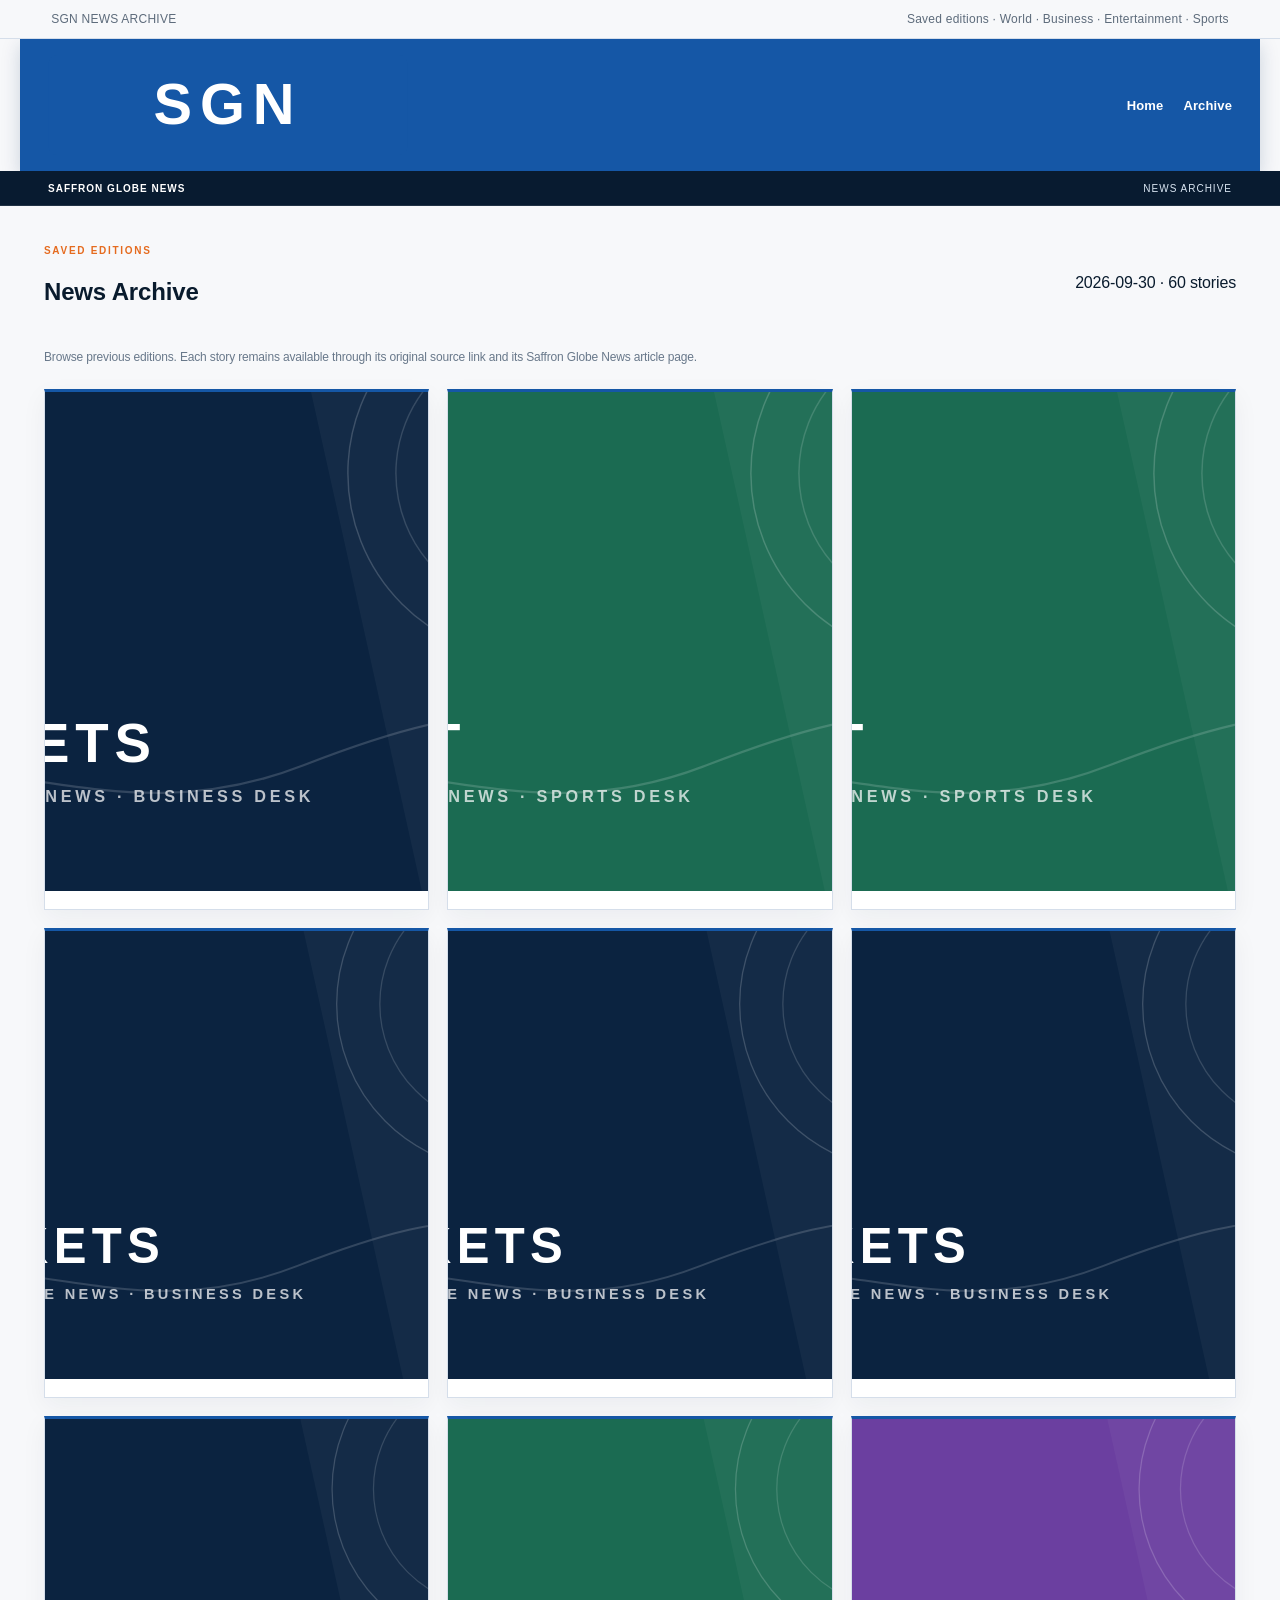
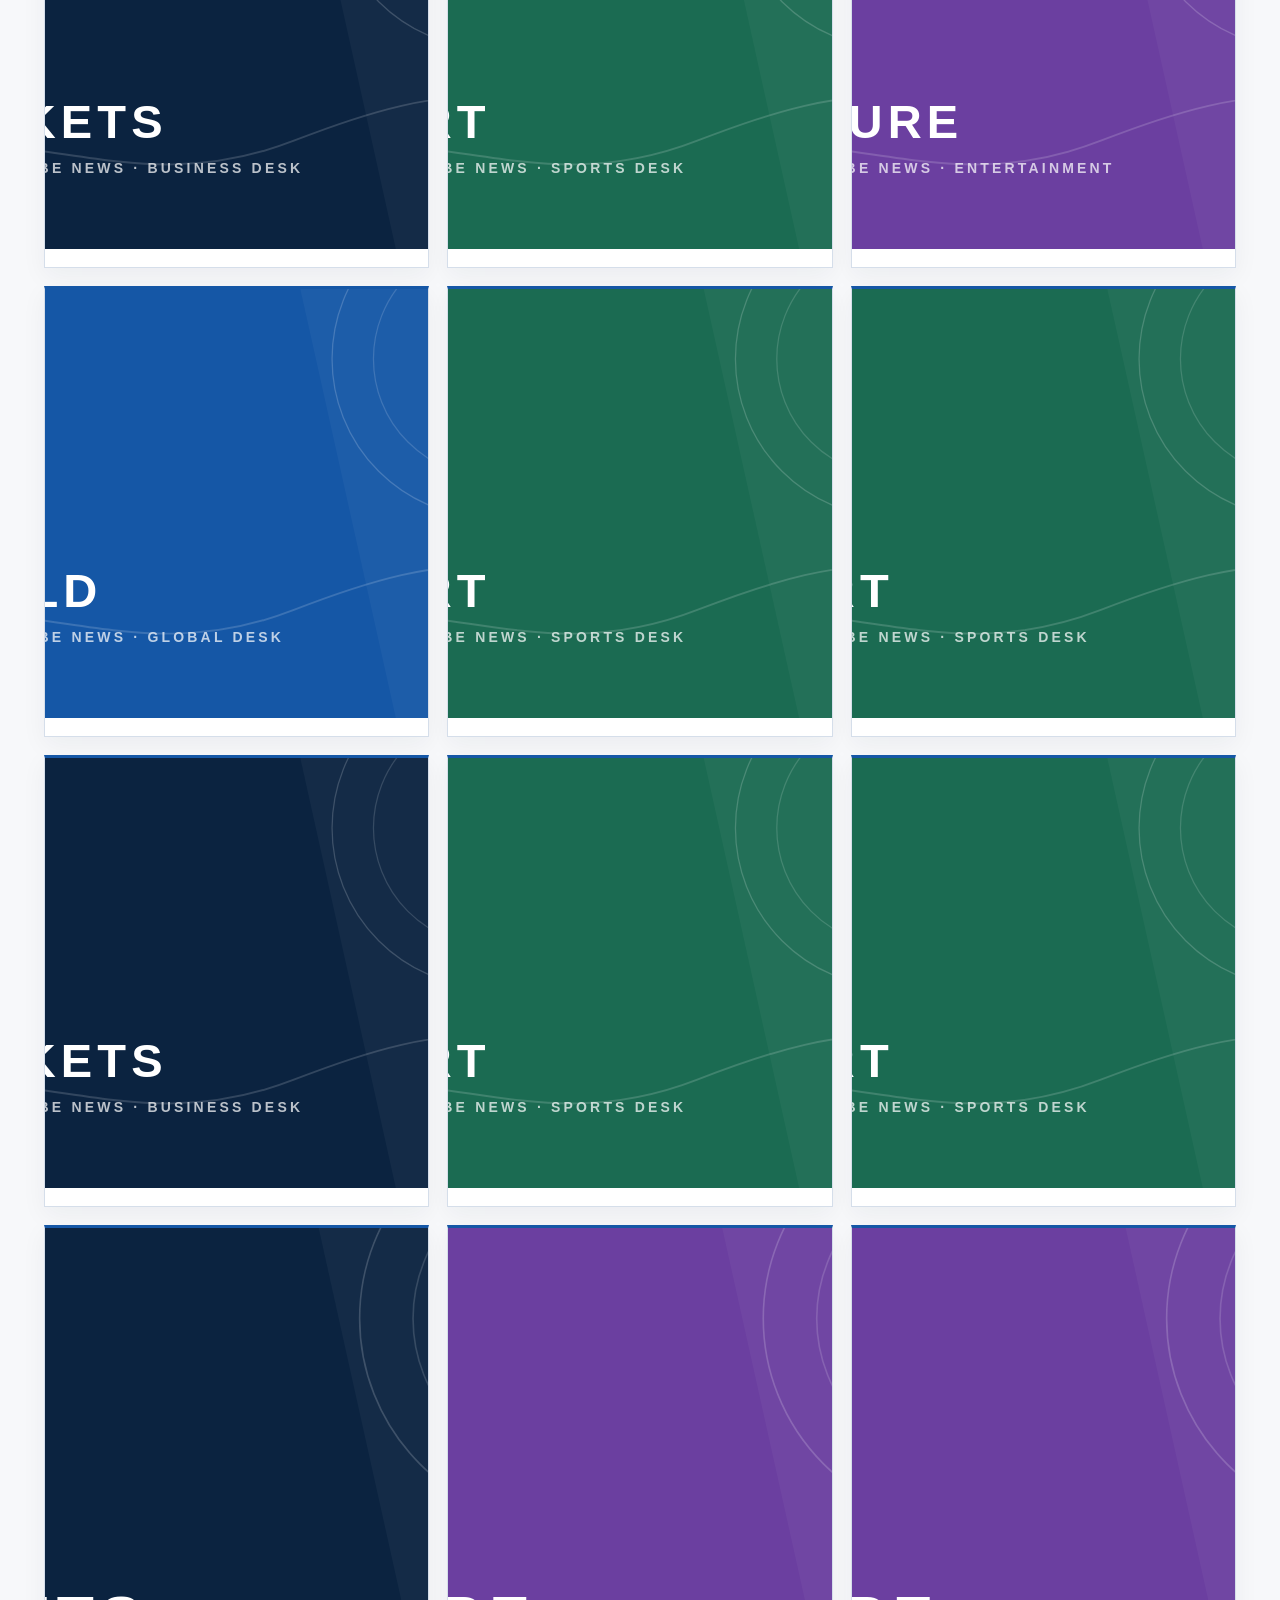
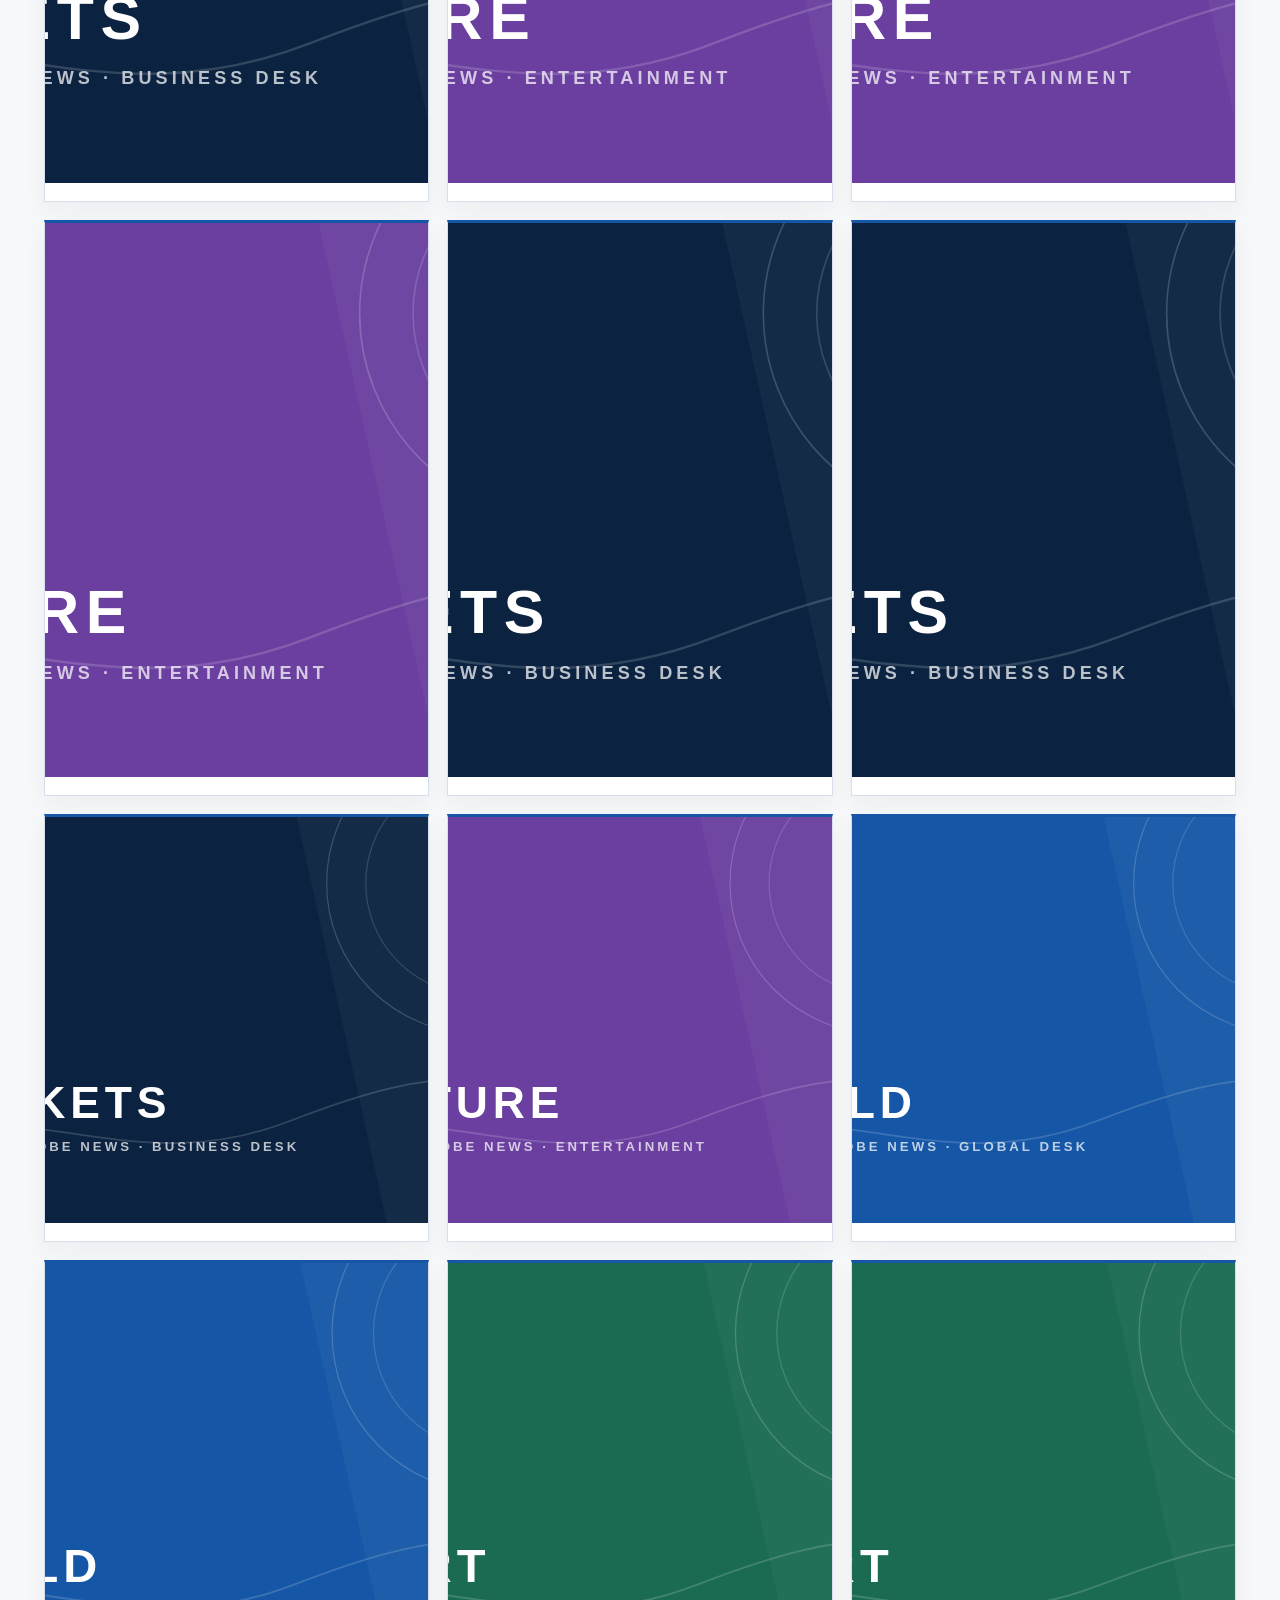
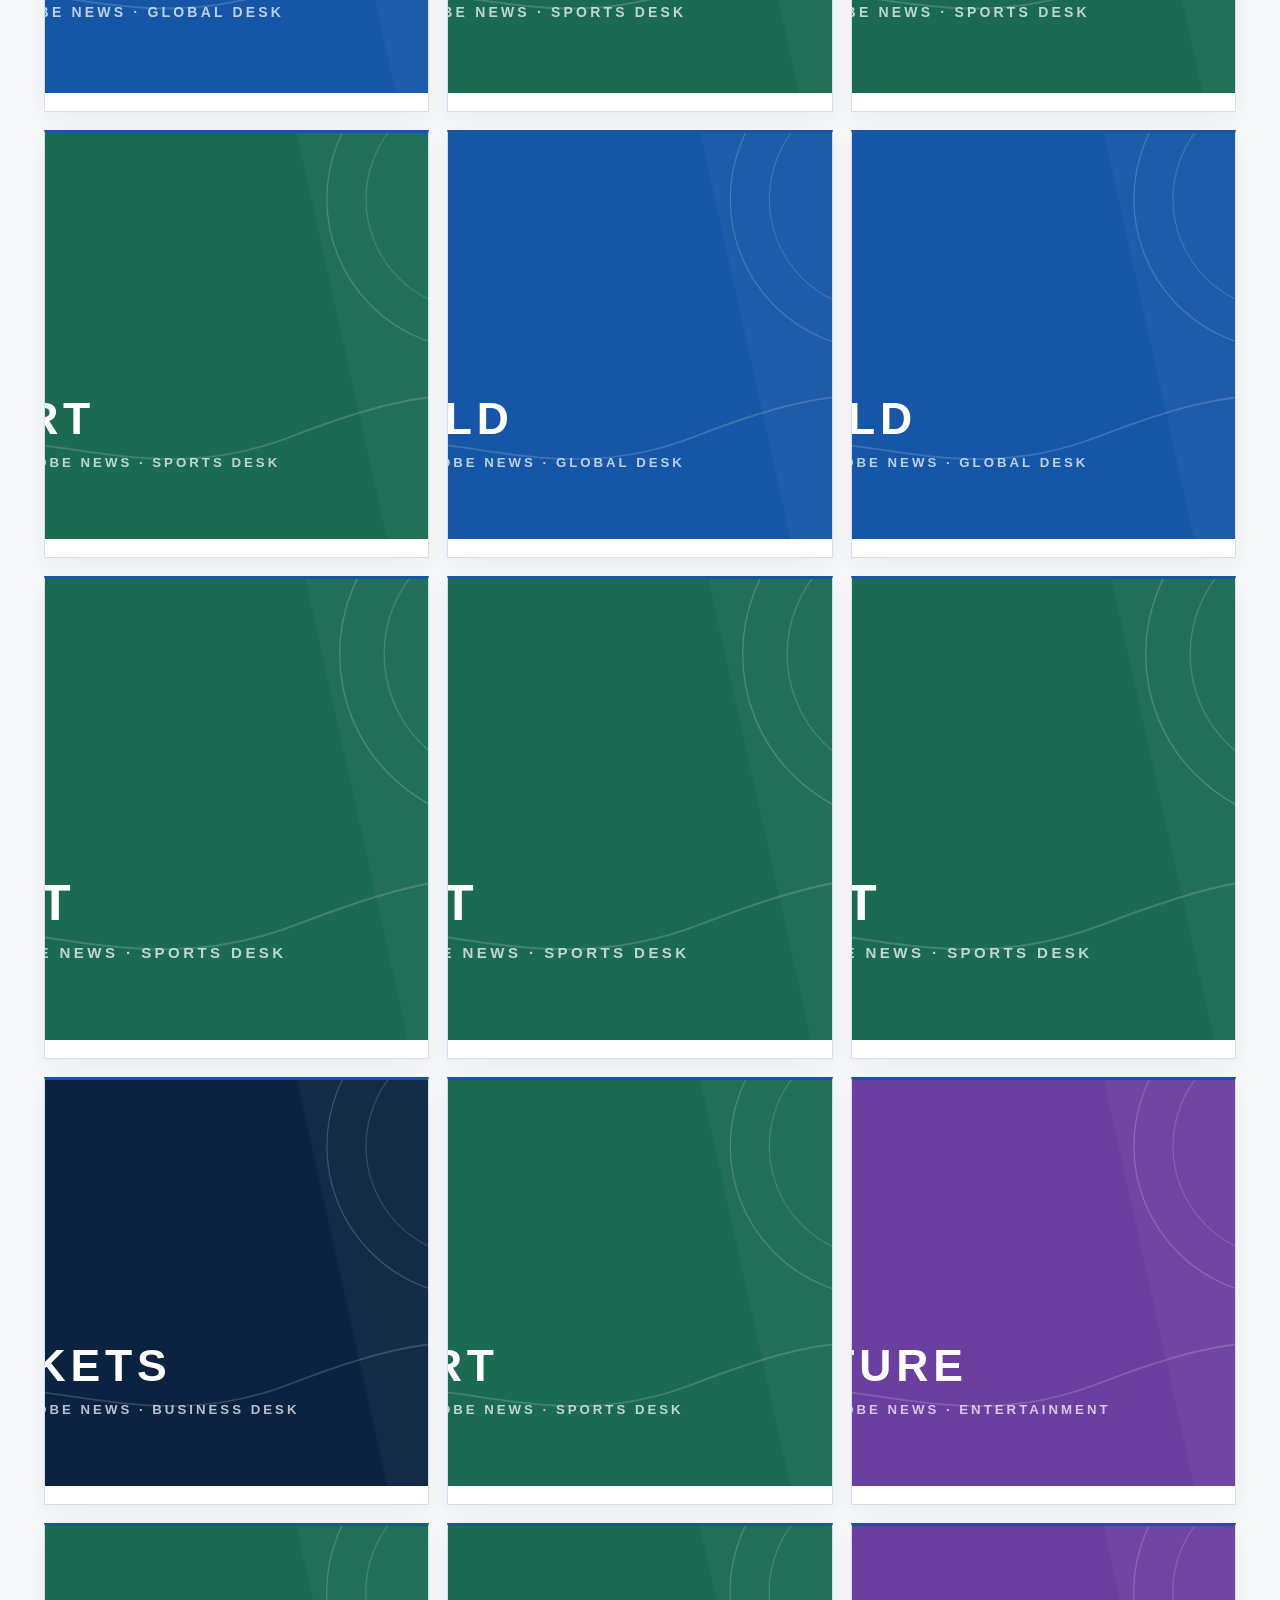
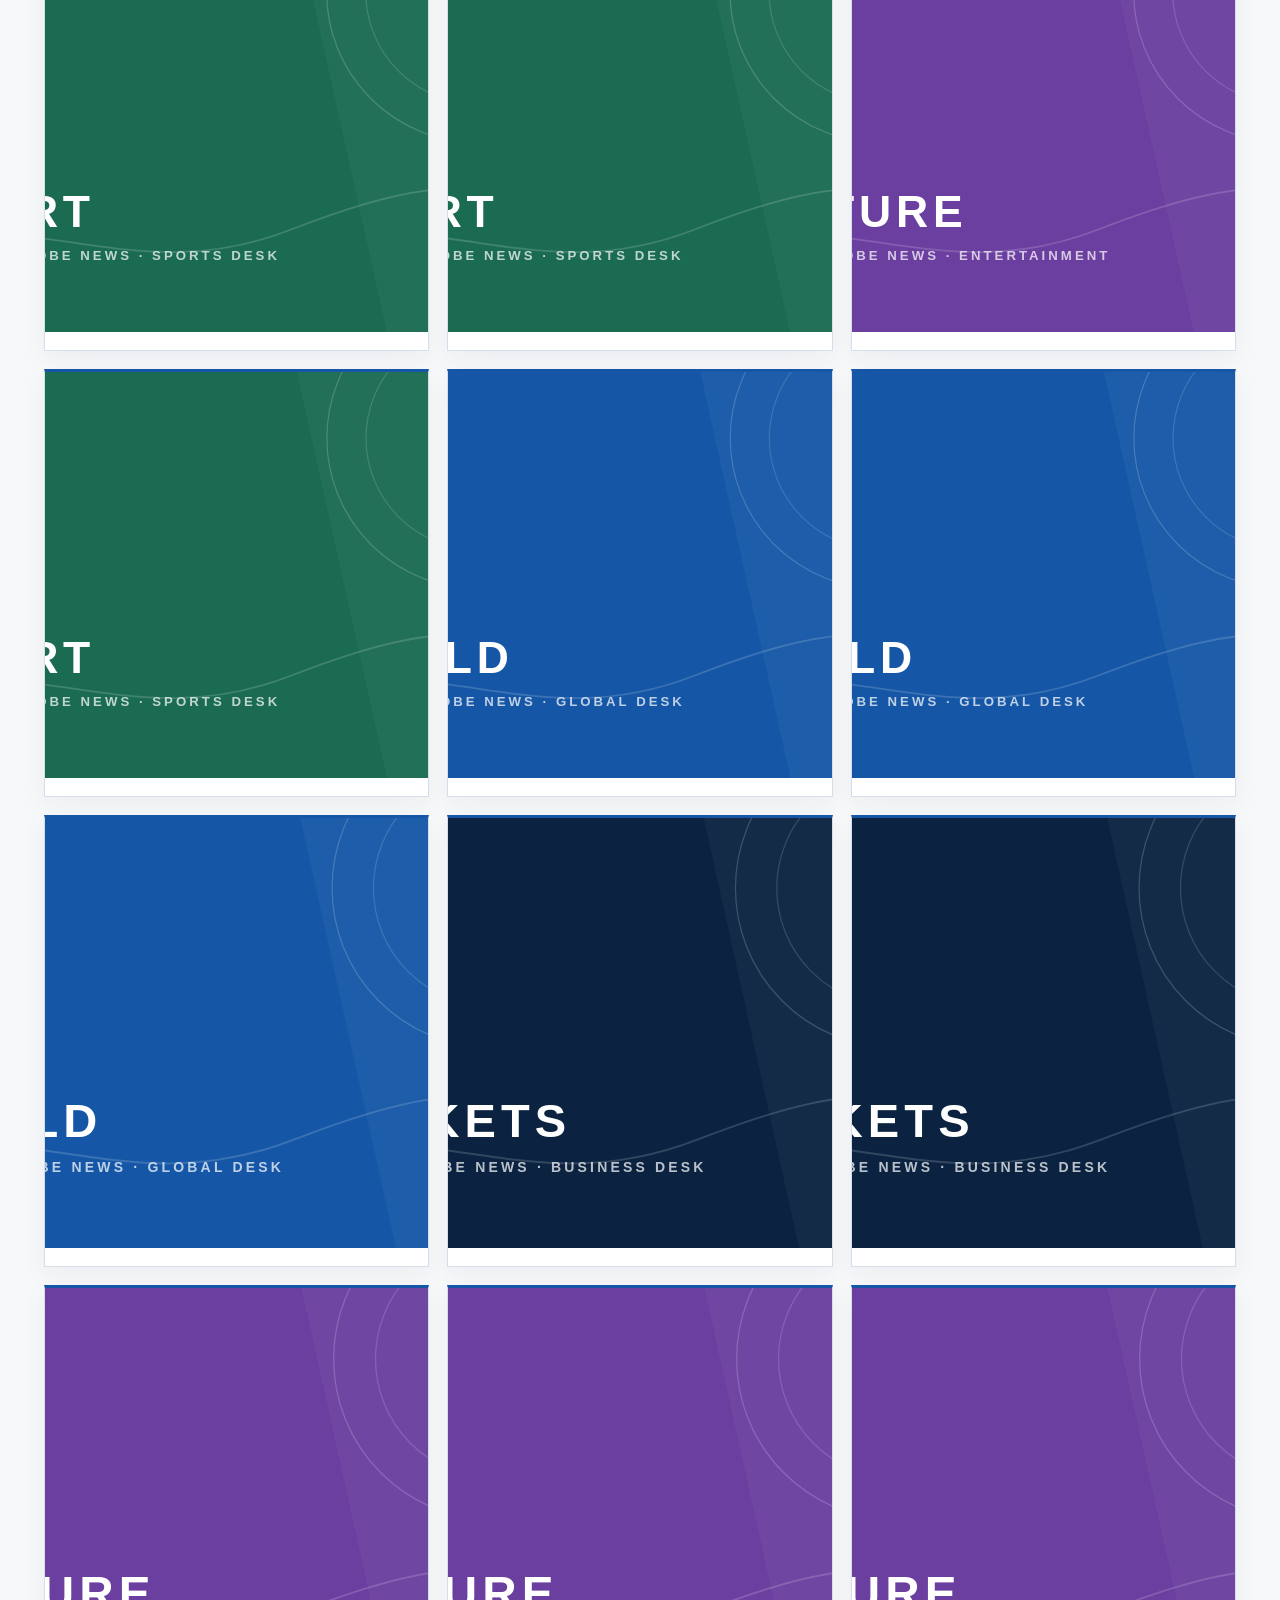
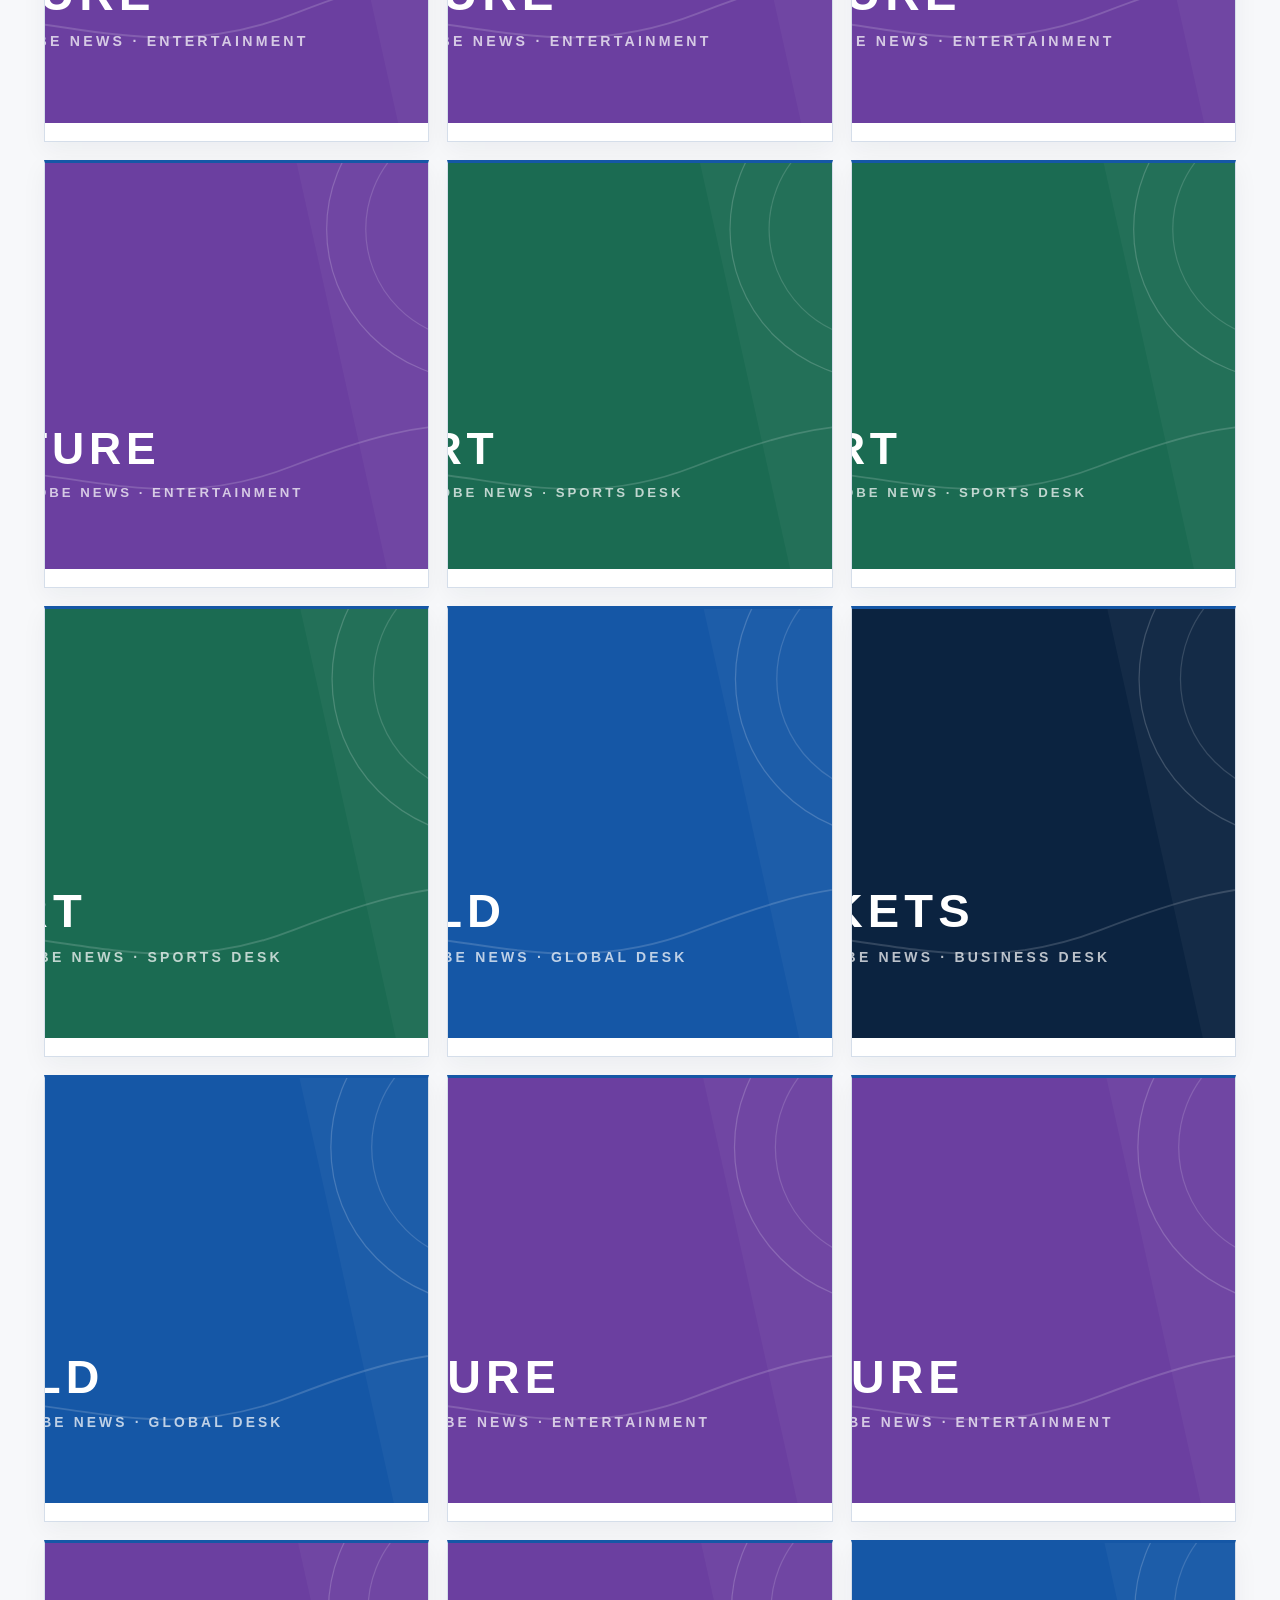
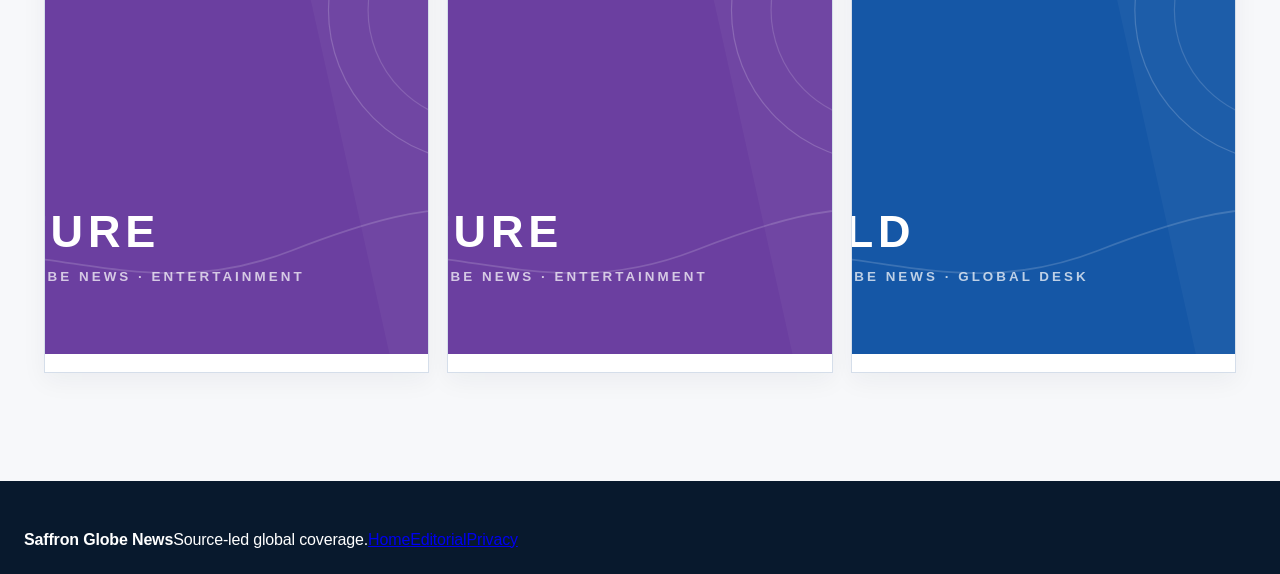
==== commit 0b6ef824: "feat: connect GA4 analytics on archive.html" ====
--- a/archive.html
+++ b/archive.html
@@ -9,6 +9,13 @@
 <link rel="canonical" href="https://parshantsharma29102005-hue.github.io/Saffron-globe-news/archive.html">
 <link rel="stylesheet" href="style.css">
 <link rel="icon" type="image/svg+xml" href="favicon.svg">
+<script async src="https://www.googletagmanager.com/gtag/js?id=G-8YSYJTRE4B"></script>
+<script>
+  window.dataLayer = window.dataLayer || [];
+  function gtag(){dataLayer.push(arguments);}
+  gtag('js', new Date());
+  gtag('config', 'G-8YSYJTRE4B');
+</script>
 </head>
 <body>
 <div class="top"><span>SGN NEWS ARCHIVE</span><span>Saved editions · World · Business · Entertainment · Sports</span></div>
--- a/style.css
+++ b/style.css
@@ -1389,3 +1389,4 @@
 .dark-mode .archive-card{background:#0f1c2b;border-color:#29405a}.dark-mode .archive-card h3 a{color:#fff}.dark-mode .archive-card p{color:#a9b7c6}.dark-mode .archive-end{border-color:#29405a}
 @media(max-width:900px){.archive-grid{grid-template-columns:repeat(2,minmax(0,1fr))}}
 @media(max-width:600px){#archiveFeed{padding-left:18px!important;padding-right:18px!important}.archive-grid{grid-template-columns:1fr}.archive-card h3{font-size:18px}}
+\n.preferred-source-bar{max-width:1180px;margin:0 auto;padding:10px 24px;display:flex;align-items:center;justify-content:flex-end;gap:12px;border-bottom:1px solid #e5eaf0;background:#fbfcfe;color:#526579;font-size:11px;font-weight:700}.preferred-source-bar [google-add-preferred-source-btn]{min-height:30px}.daily-brief{max-width:1180px;margin:18px auto 28px;padding:28px 24px;background:#f4f7fb;border:1px solid #d5deea;border-left:4px solid #1557a6}.daily-brief-label{font-size:10px;font-weight:800;letter-spacing:1.7px;color:#1557a6}.daily-brief h2{font:700 30px/1.15 "Playfair Display",serif;color:#0b2340;margin:8px 0}.daily-brief p{max-width:760px;color:#526579;line-height:1.65;margin:0 0 16px}.brief-links{display:flex;flex-wrap:wrap;gap:10px}.brief-links a{display:inline-block;padding:9px 13px;border:1px solid #cbd7e5;background:#fff;color:#0b2340;text-decoration:none;font-size:12px;font-weight:700}.brief-links a:hover{color:#1557a6;border-color:#1557a6}@media(max-width:700px){.preferred-source-bar{padding:9px 18px;justify-content:space-between}.daily-brief{margin:15px 18px 24px;padding:22px 18px}.daily-brief h2{font-size:25px}}\n
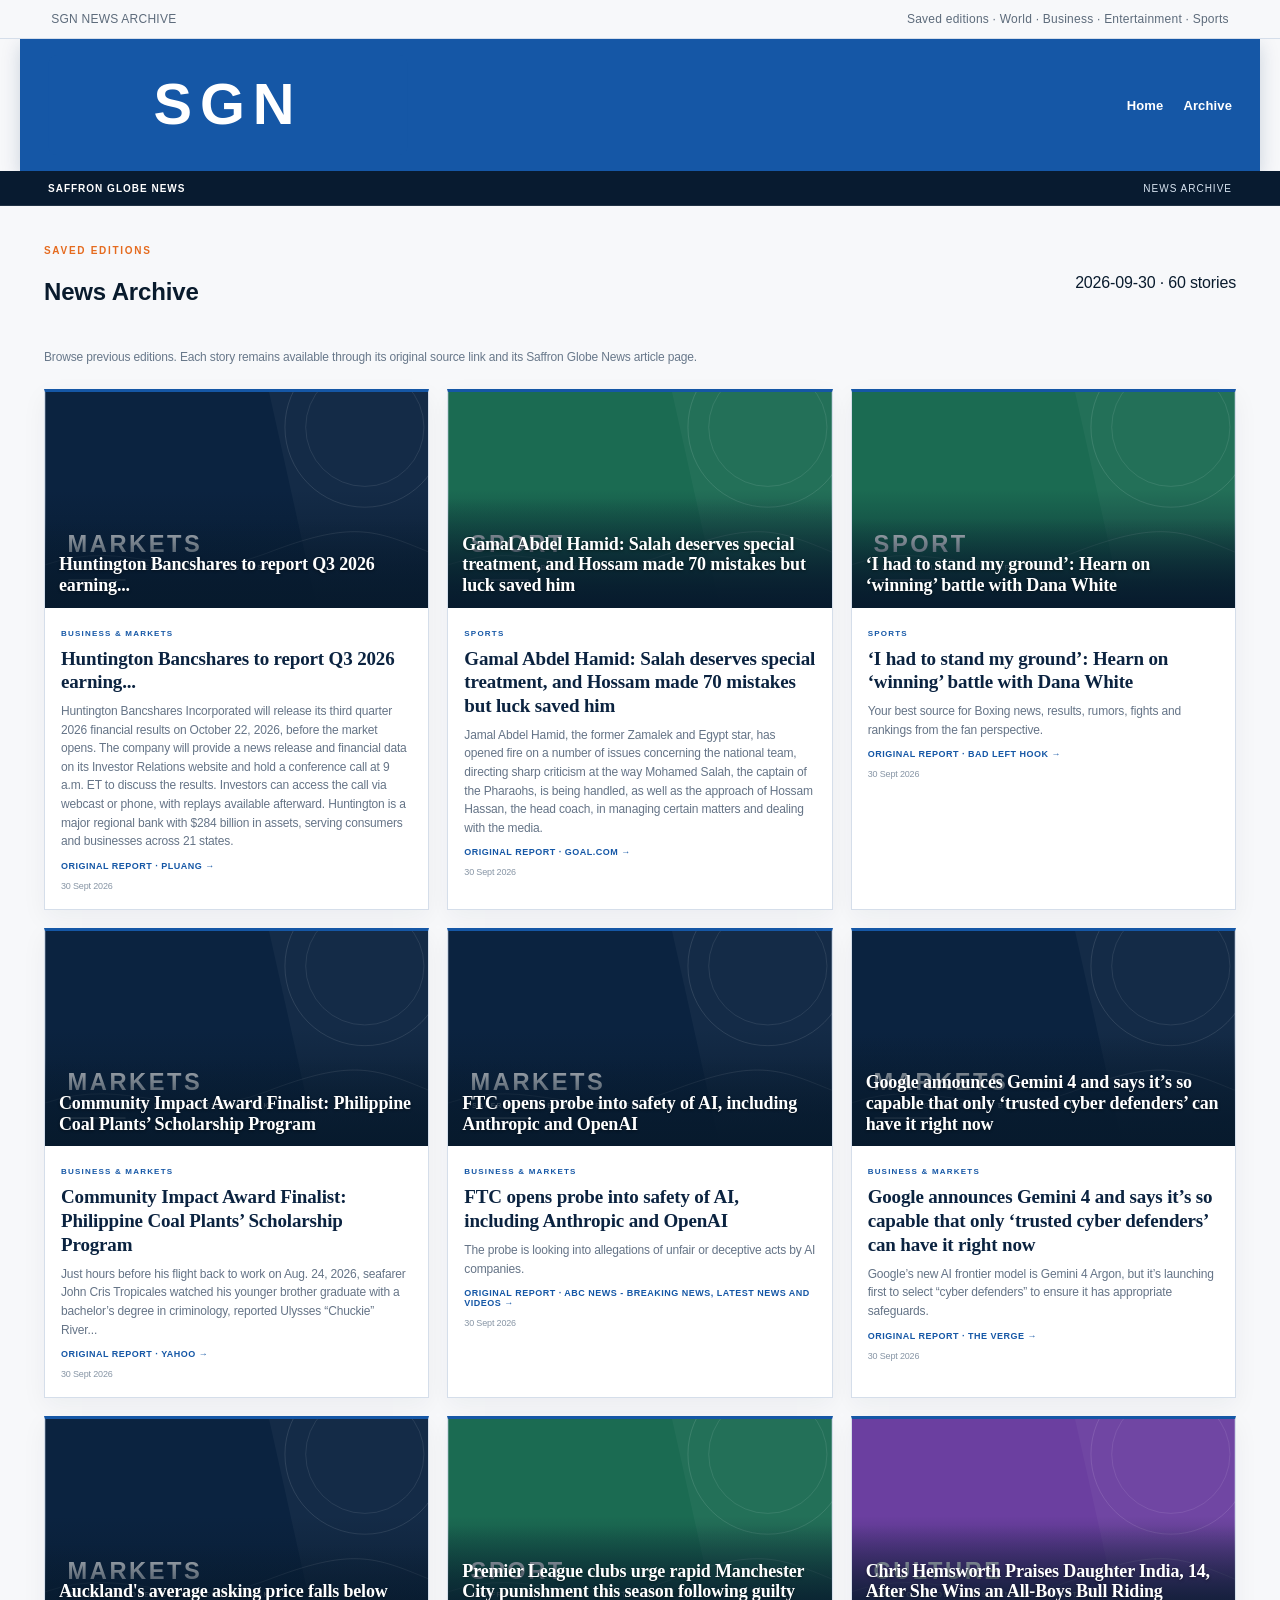
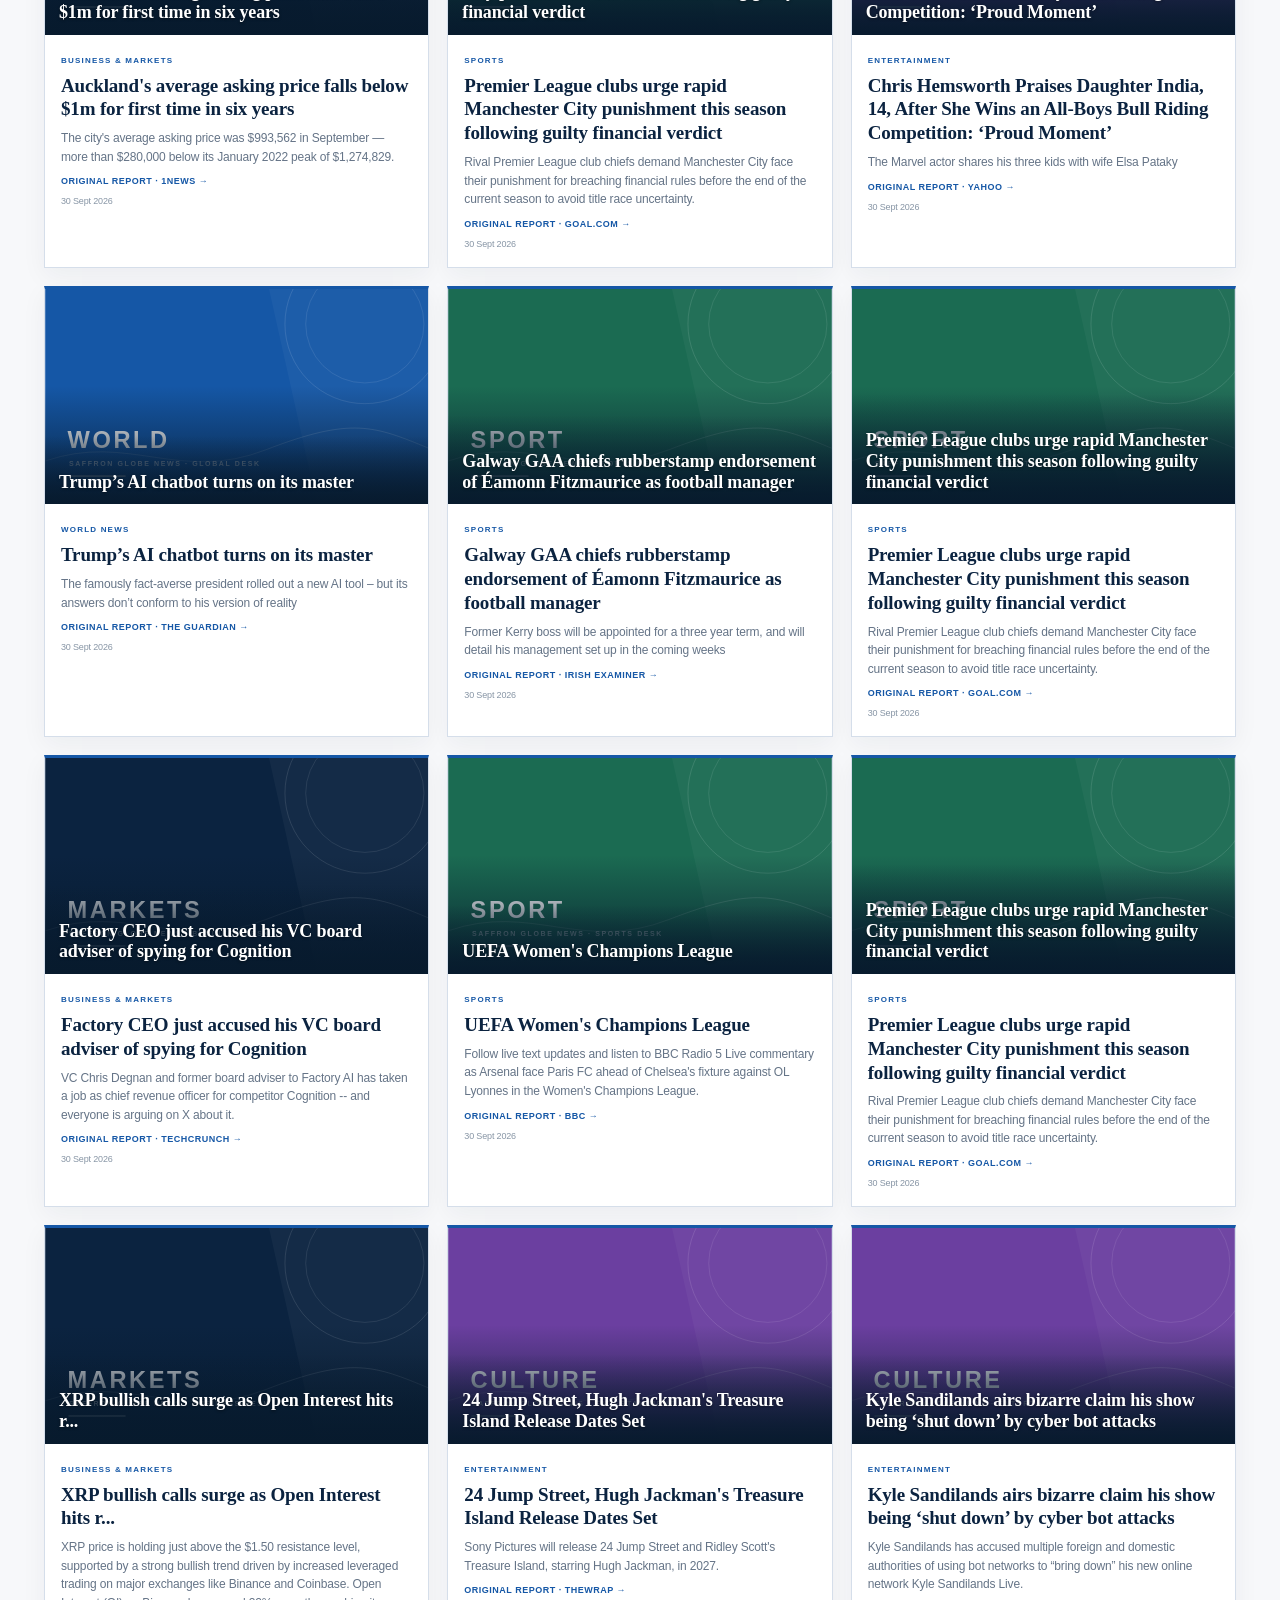
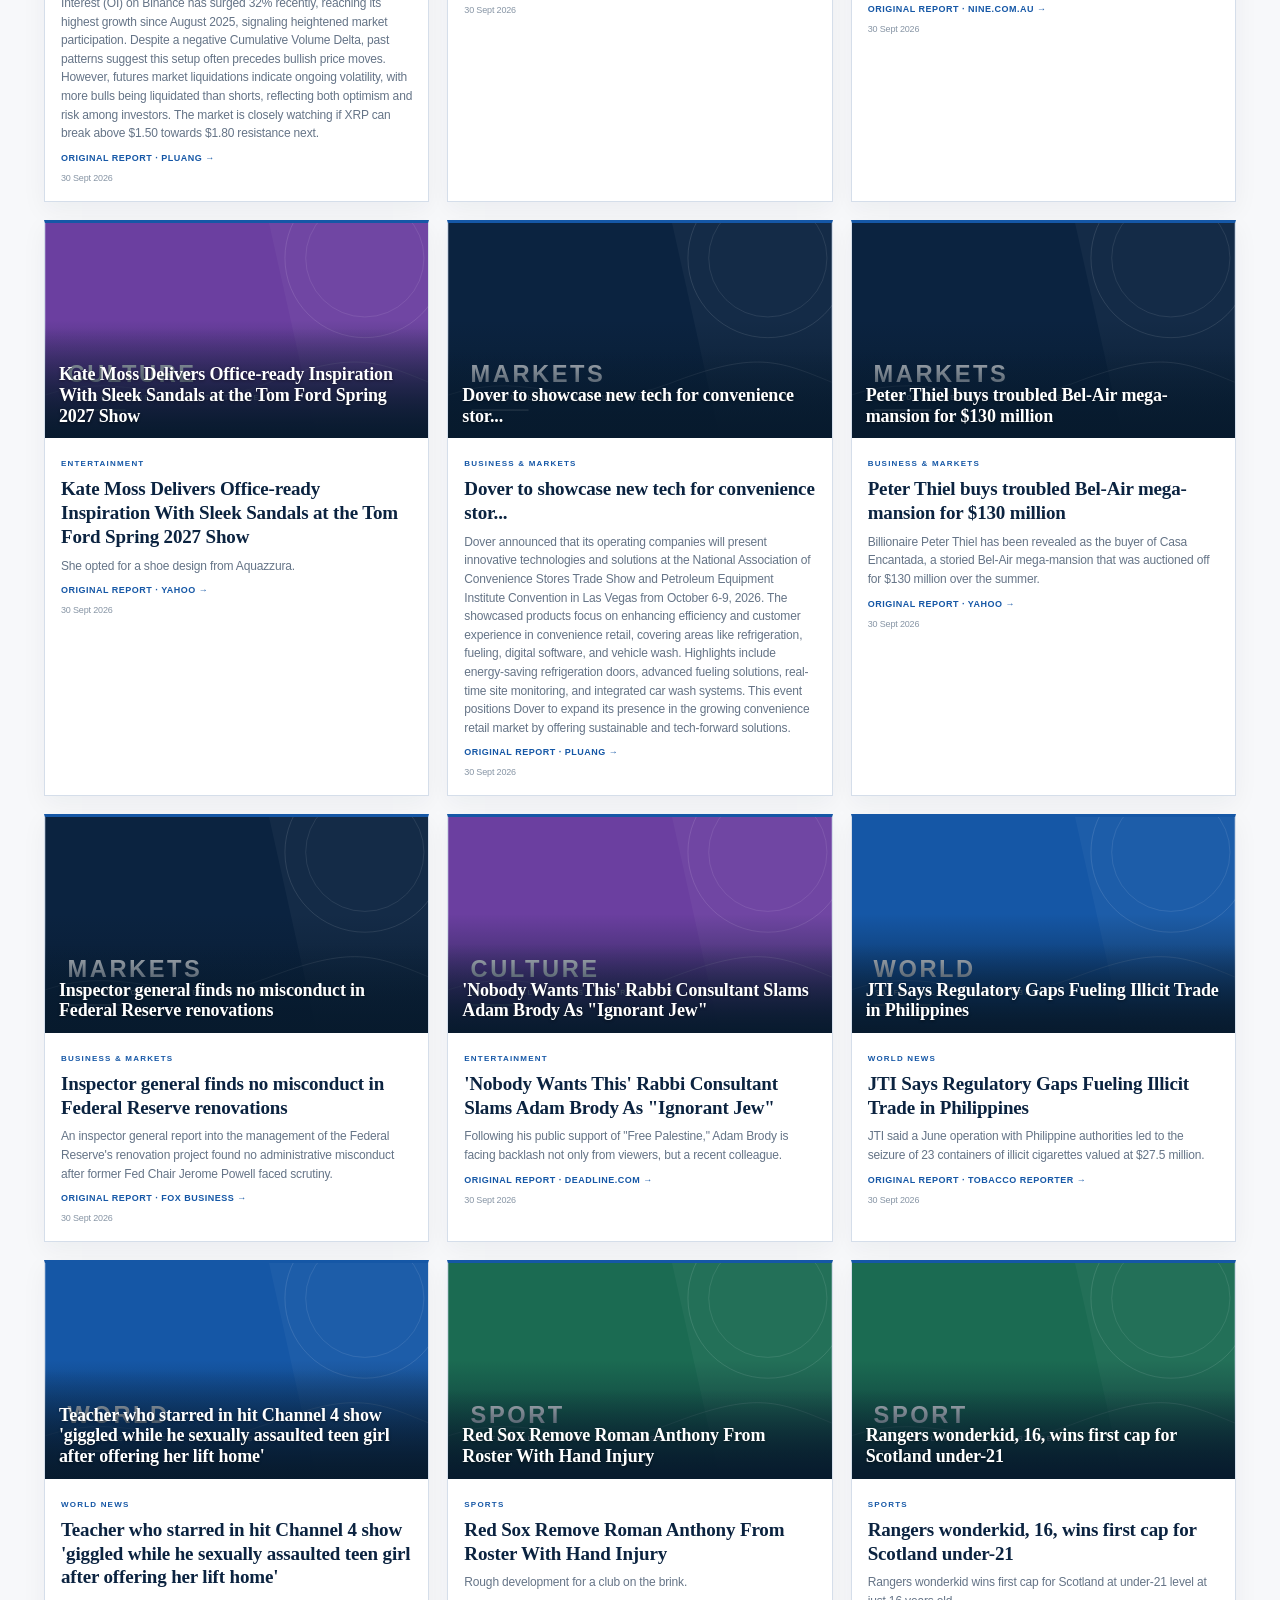
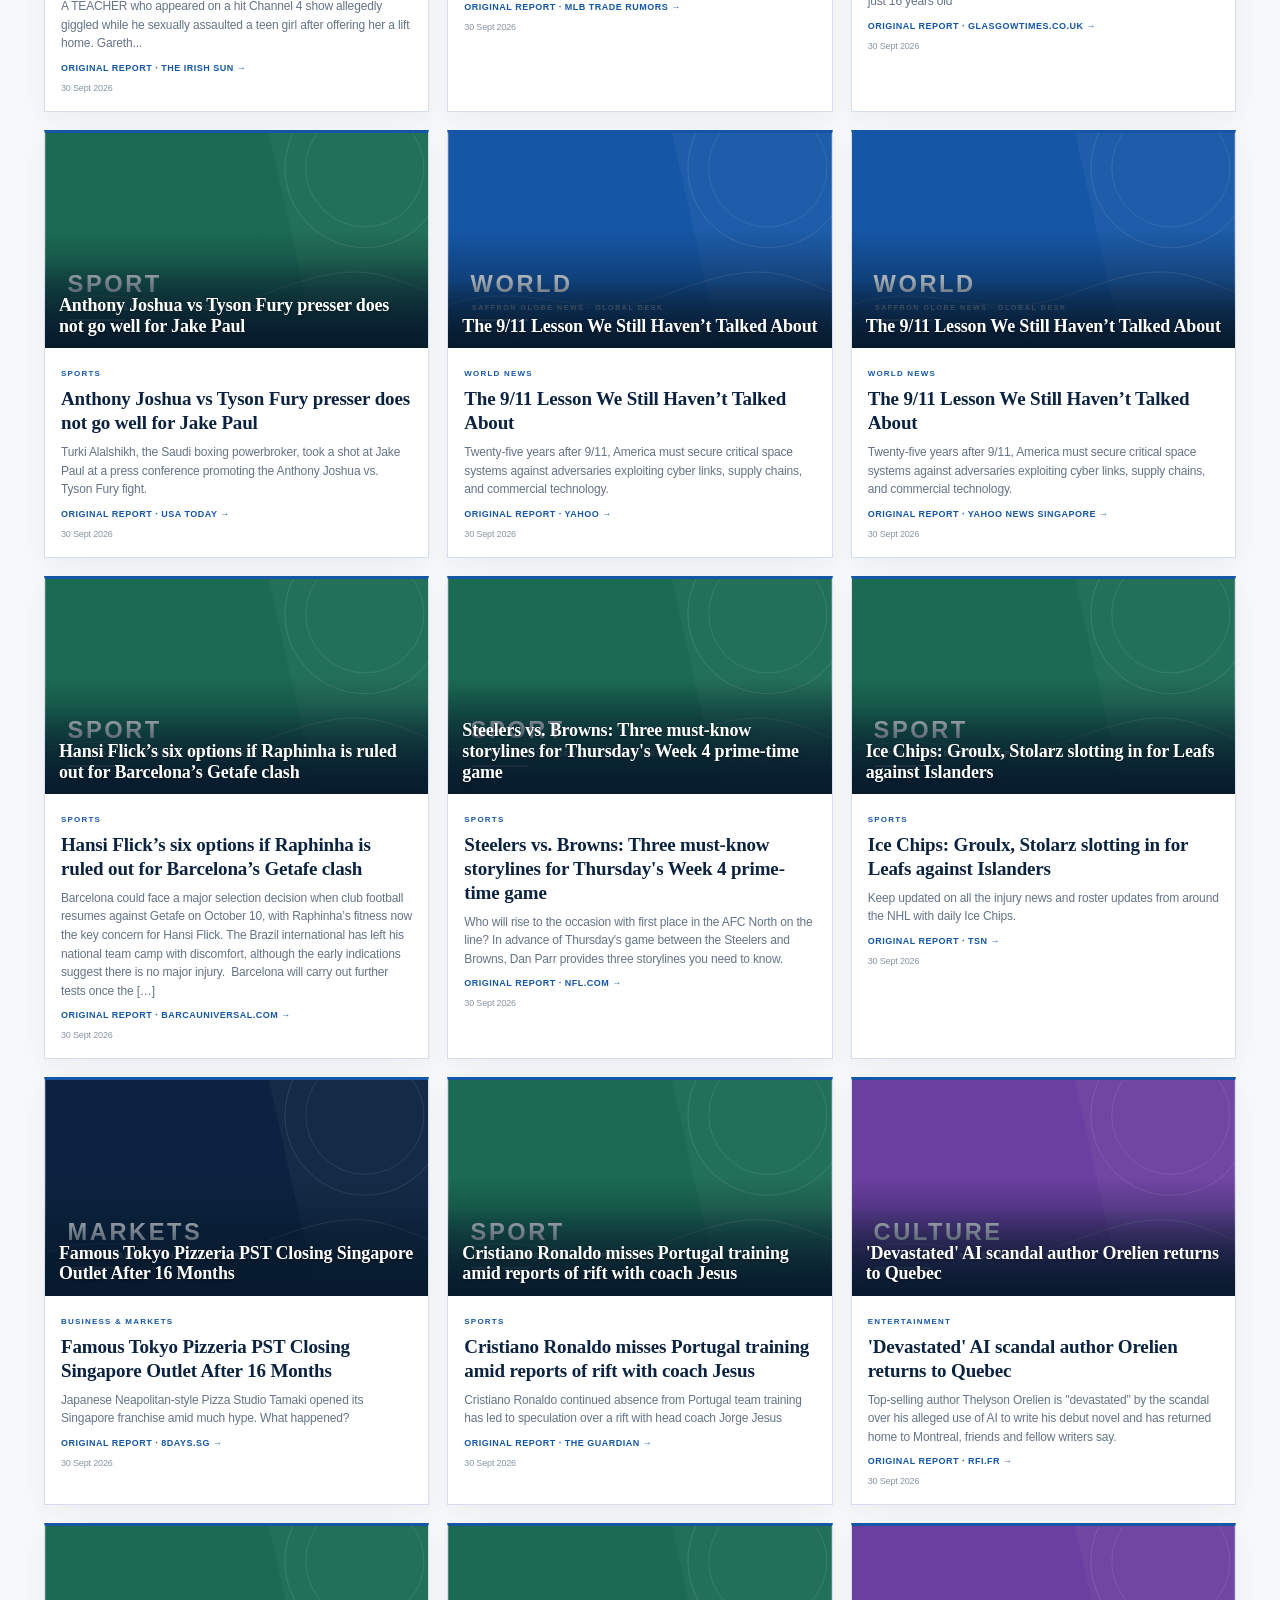
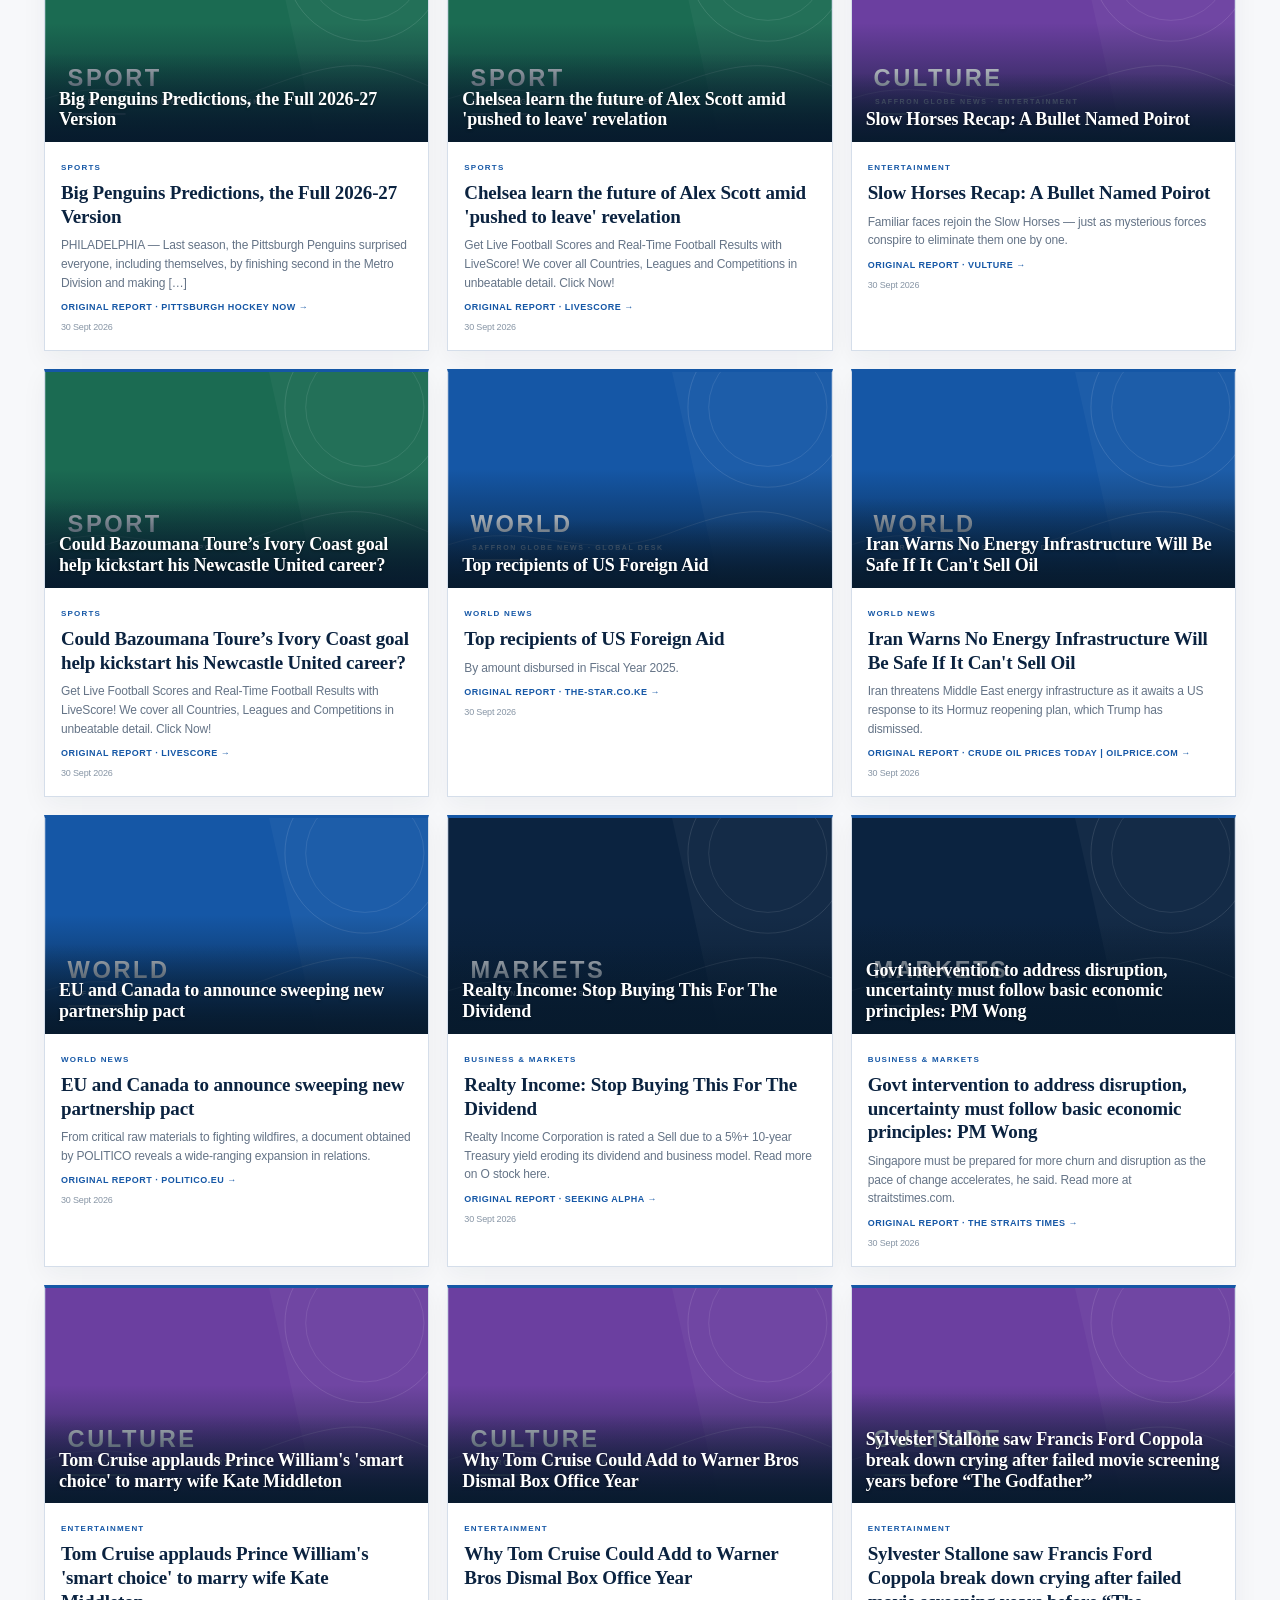
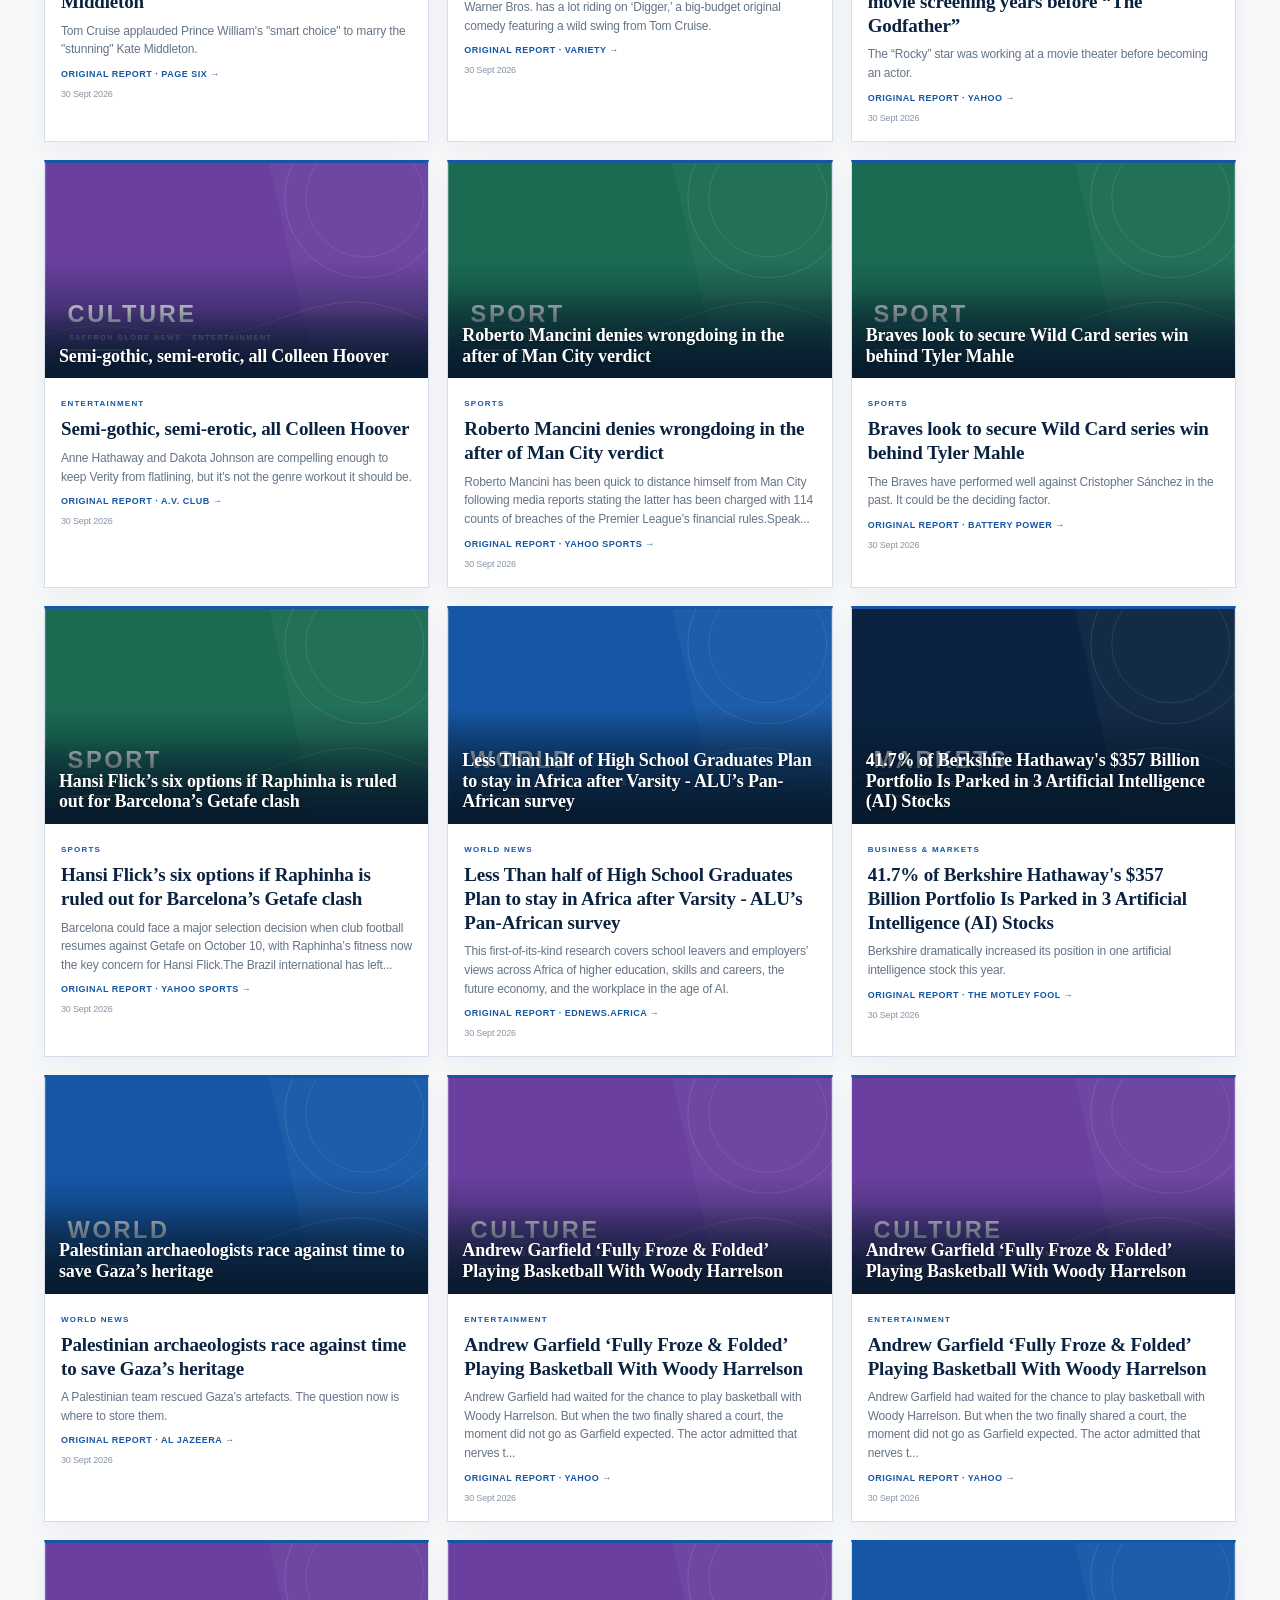
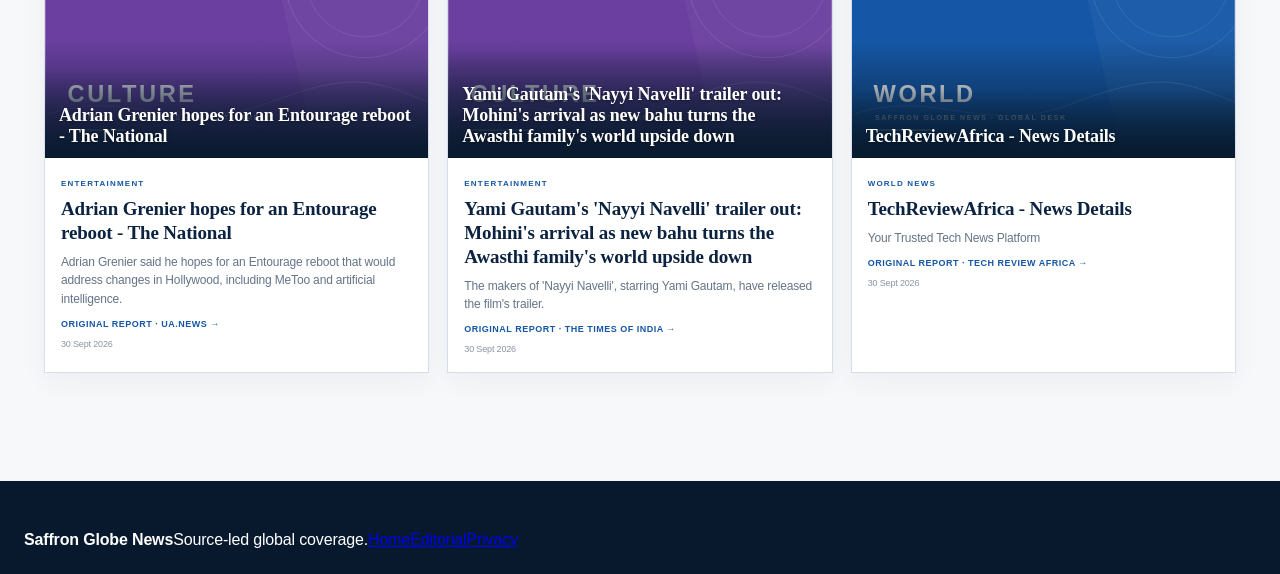
==== commit 5e47093b: "Show headlines directly on archive images" ====
--- a/archive.html
+++ b/archive.html
@@ -40,7 +40,7 @@
     const img=esc(s.image||fallback(s.category));
     const label=esc(({world:"WORLD NEWS",business:"BUSINESS & MARKETS",entertainment:"ENTERTAINMENT",sports:"SPORTS"}[s.category]||"GLOBAL NEWS"));
     const date=s.publishedAt?new Date(s.publishedAt).toLocaleDateString("en-IN",{day:"numeric",month:"short",year:"numeric"}):"";
-    return '<article class="archive-card"><a class="archive-image" href="article.html?auto='+id+'"><img src="'+img+'" alt="'+esc(s.title)+'" loading="lazy" onerror="this.onerror=null;this.src=\''+fallback(s.category)+'\';"></a><div class="archive-copy"><label>'+label+'</label><h3><a href="article.html?auto='+id+'">'+esc(s.title)+'</a></h3><p>'+esc(s.description||s.content)+'</p><a class="source" href="'+esc(s.url)+'" target="_blank" rel="noopener noreferrer">Original report · '+esc(s.source||"Source")+' →</a><span class="archive-date">'+esc(date)+'</span></div></article>';
+    return '<article class="archive-card"><a class="archive-image" href="article.html?auto='+id+'"><img src="'+img+'" alt="'+esc(s.title)+'" loading="lazy" onerror="this.onerror=null;this.src=\''+fallback(s.category)+'\';"><span class="image-headline">'+esc(s.title)+'</span></a><div class="archive-copy"><label>'+label+'</label><h3><a href="article.html?auto='+id+'">'+esc(s.title)+'</a></h3><p>'+esc(s.description||s.content)+'</p><a class="source" href="'+esc(s.url)+'" target="_blank" rel="noopener noreferrer">Original report · '+esc(s.source||"Source")+' →</a><span class="archive-date">'+esc(date)+'</span></div></article>';
   }
   async function run(){
     try{
--- a/style.css
+++ b/style.css
@@ -1389,4 +1389,31 @@
 .dark-mode .archive-card{background:#0f1c2b;border-color:#29405a}.dark-mode .archive-card h3 a{color:#fff}.dark-mode .archive-card p{color:#a9b7c6}.dark-mode .archive-end{border-color:#29405a}
 @media(max-width:900px){.archive-grid{grid-template-columns:repeat(2,minmax(0,1fr))}}
 @media(max-width:600px){#archiveFeed{padding-left:18px!important;padding-right:18px!important}.archive-grid{grid-template-columns:1fr}.archive-card h3{font-size:18px}}
-\n.preferred-source-bar{max-width:1180px;margin:0 auto;padding:10px 24px;display:flex;align-items:center;justify-content:flex-end;gap:12px;border-bottom:1px solid #e5eaf0;background:#fbfcfe;color:#526579;font-size:11px;font-weight:700}.preferred-source-bar [google-add-preferred-source-btn]{min-height:30px}.daily-brief{max-width:1180px;margin:18px auto 28px;padding:28px 24px;background:#f4f7fb;border:1px solid #d5deea;border-left:4px solid #1557a6}.daily-brief-label{font-size:10px;font-weight:800;letter-spacing:1.7px;color:#1557a6}.daily-brief h2{font:700 30px/1.15 "Playfair Display",serif;color:#0b2340;margin:8px 0}.daily-brief p{max-width:760px;color:#526579;line-height:1.65;margin:0 0 16px}.brief-links{display:flex;flex-wrap:wrap;gap:10px}.brief-links a{display:inline-block;padding:9px 13px;border:1px solid #cbd7e5;background:#fff;color:#0b2340;text-decoration:none;font-size:12px;font-weight:700}.brief-links a:hover{color:#1557a6;border-color:#1557a6}@media(max-width:700px){.preferred-source-bar{padding:9px 18px;justify-content:space-between}.daily-brief{margin:15px 18px 24px;padding:22px 18px}.daily-brief h2{font-size:25px}}\n+\n.preferred-source-bar{max-width:1180px;margin:0 auto;padding:10px 24px;display:flex;align-items:center;justify-content:flex-end;gap:12px;border-bottom:1px solid #e5eaf0;background:#fbfcfe;color:#526579;font-size:11px;font-weight:700}.preferred-source-bar [google-add-preferred-source-btn]{min-height:30px}.daily-brief{max-width:1180px;margin:18px auto 28px;padding:28px 24px;background:#f4f7fb;border:1px solid #d5deea;border-left:4px solid #1557a6}.daily-brief-label{font-size:10px;font-weight:800;letter-spacing:1.7px;color:#1557a6}.daily-brief h2{font:700 30px/1.15 "Playfair Display",serif;color:#0b2340;margin:8px 0}.daily-brief p{max-width:760px;color:#526579;line-height:1.65;margin:0 0 16px}.brief-links{display:flex;flex-wrap:wrap;gap:10px}.brief-links a{display:inline-block;padding:9px 13px;border:1px solid #cbd7e5;background:#fff;color:#0b2340;text-decoration:none;font-size:12px;font-weight:700}.brief-links a:hover{color:#1557a6;border-color:#1557a6}@media(max-width:700px){.preferred-source-bar{padding:9px 18px;justify-content:space-between}.daily-brief{margin:15px 18px 24px;padding:22px 18px}.daily-brief h2{font-size:25px}}\n
+/* Headline-on-image treatment for newsroom photographs */
+main article .image-ui,
+main article .choice-image,
+main article .auto-news-image{position:relative}
+main article .image-headline{
+  position:absolute;
+  left:0;
+  right:0;
+  bottom:0;
+  z-index:4;
+  display:block;
+  padding:36px 14px 12px;
+  color:#fff;
+  font:700 18px/1.15 "Playfair Display",serif;
+  background:linear-gradient(180deg,rgba(7,26,45,0),rgba(7,26,45,.92));
+  text-shadow:0 1px 3px rgba(0,0,0,.45);
+  pointer-events:none;
+}
+#latest .cards article:first-child .image-headline{font-size:25px;padding:58px 18px 16px}
+#latest .cards article:nth-child(2) .image-headline,
+#latest .cards article:nth-child(3) .image-headline{font-size:14px;padding:32px 10px 9px}
+.archive-card .archive-image{position:relative;display:block}
+.archive-card .archive-image::after{content:"";position:absolute;inset:45% 0 0;background:linear-gradient(180deg,transparent,rgba(7,26,45,.88));pointer-events:none}
+@media(max-width:700px){
+  main article .image-headline{font-size:16px;padding-bottom:10px}
+  #latest .cards article:first-child .image-headline{font-size:21px}
+}
